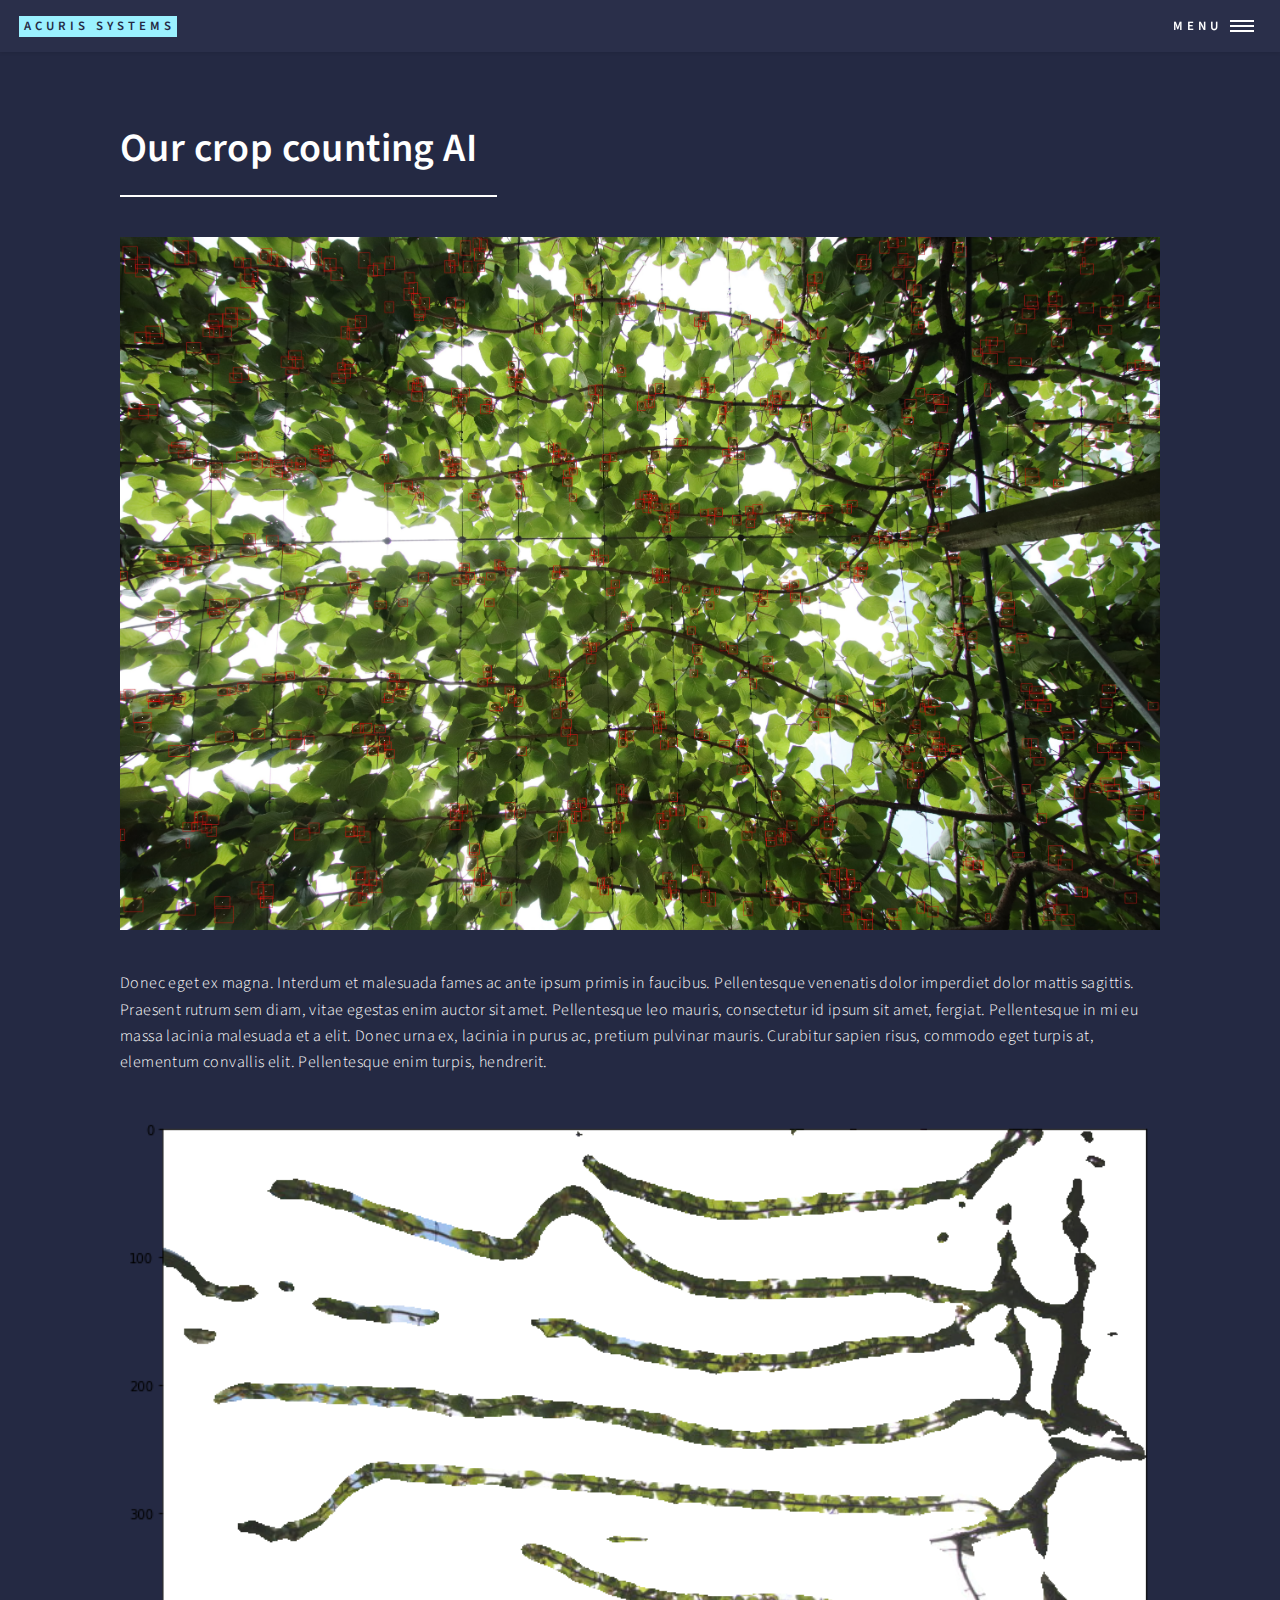
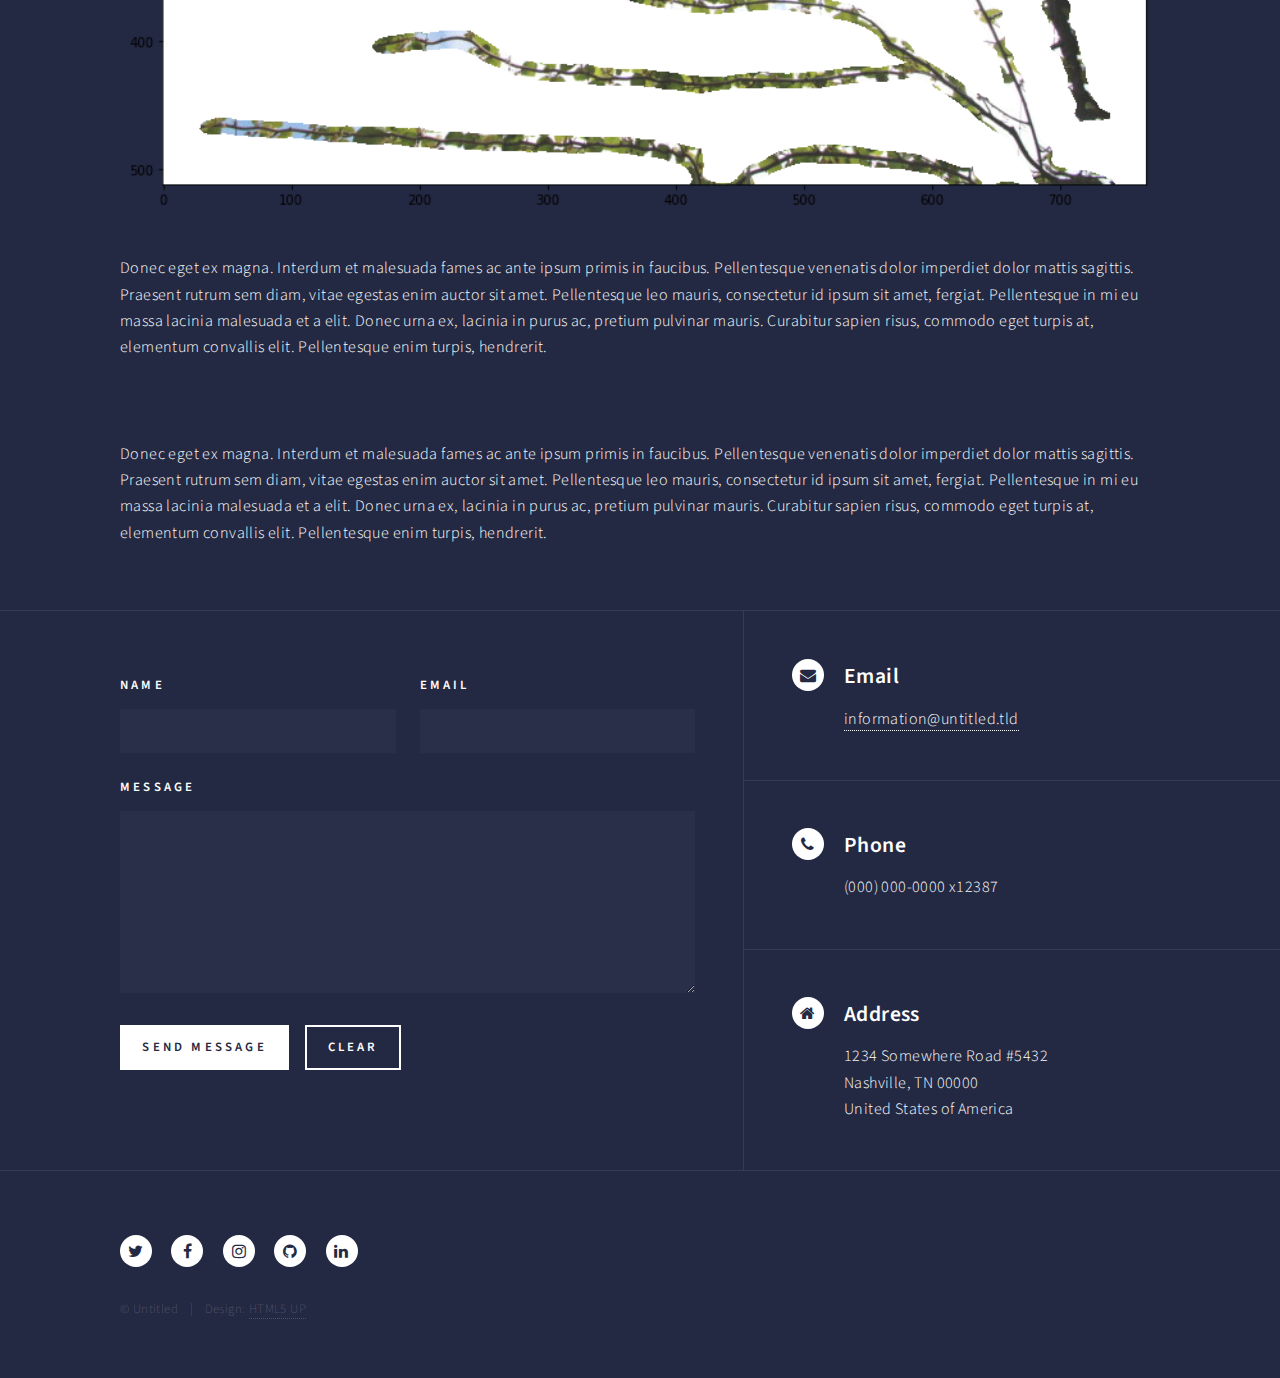
==== AI.html @ 270a18b3 "first upload" ====
<!DOCTYPE HTML>
<!--
	Forty by HTML5 UP
	html5up.net | @ajlkn
	Free for personal and commercial use under the CCA 3.0 license (html5up.net/license)
-->
<html>
	<head>
		<title>Generic - Forty by HTML5 UP</title>
		<meta charset="utf-8" />
		<meta name="viewport" content="width=device-width, initial-scale=1, user-scalable=no" />
		<link rel="stylesheet" href="assets/css/main.css" />
		<noscript><link rel="stylesheet" href="assets/css/noscript.css" /></noscript>
	</head>
	<body class="is-preload">

		<!-- Wrapper -->
			<div id="wrapper">

				<!-- Header -->
					<header id="header">
						<a href="landing.html" class="logo"><strong>Acuris Systems</strong></a>
						<nav>
							<a href="#menu">Menu</a>
						</nav>
					</header>

				<!-- Menu -->
					<nav id="menu">
						<ul class="links">
							<li><a href="landing.html">Home</a></li>
							<li><a href="generic.html">Our past work</a></li>
                            <li><a href="AI.html">Our AI</a></li>
							<li><a href="elements.html">Elements</a></li>
						</ul>
						<ul class="actions stacked">
							<!-- <li><a href="#" class="button primary fit">Get Started</a></li> -->
							<li><a href="#" class="button fit">Log In</a></li>
						</ul>
					</nav>

				<!-- Main -->
					<div id="main" class="alt">

						<!-- One -->
							<section id="one">
								<div class="inner">
									<header class="major">
										<h1>Our crop counting AI</h1>
									</header>
									<span class="image main"><img src="images/AI.jpg" alt="" /></span>
                                    <p>Donec eget ex magna. Interdum et malesuada fames ac ante ipsum primis in faucibus. Pellentesque venenatis dolor imperdiet dolor mattis sagittis. Praesent rutrum sem diam, vitae egestas enim auctor sit amet. Pellentesque leo mauris, consectetur id ipsum sit amet, fergiat. Pellentesque in mi eu massa lacinia malesuada et a elit. Donec urna ex, lacinia in purus ac, pretium pulvinar mauris. Curabitur sapien risus, commodo eget turpis at, elementum convallis elit. Pellentesque enim turpis, hendrerit.</p>
                                    <span class="image main"><img src="images/Vine_AI.png" alt="" /></span>
                                    <p>Donec eget ex magna. Interdum et malesuada fames ac ante ipsum primis in faucibus. Pellentesque venenatis dolor imperdiet dolor mattis sagittis. Praesent rutrum sem diam, vitae egestas enim auctor sit amet. Pellentesque leo mauris, consectetur id ipsum sit amet, fergiat. Pellentesque in mi eu massa lacinia malesuada et a elit. Donec urna ex, lacinia in purus ac, pretium pulvinar mauris. Curabitur sapien risus, commodo eget turpis at, elementum convallis elit. Pellentesque enim turpis, hendrerit.</p>
                                    <span class="image main"><img src="images/Flower_AI.jpg" alt="" /></span>
									<p>Donec eget ex magna. Interdum et malesuada fames ac ante ipsum primis in faucibus. Pellentesque venenatis dolor imperdiet dolor mattis sagittis. Praesent rutrum sem diam, vitae egestas enim auctor sit amet. Pellentesque leo mauris, consectetur id ipsum sit amet, fergiat. Pellentesque in mi eu massa lacinia malesuada et a elit. Donec urna ex, lacinia in purus ac, pretium pulvinar mauris. Curabitur sapien risus, commodo eget turpis at, elementum convallis elit. Pellentesque enim turpis, hendrerit.</p>
								</div>
							</section>

					</div>

				<!-- Contact -->
					<section id="contact">
						<div class="inner">
							<section>
								<form method="post" action="#">
									<div class="fields">
										<div class="field half">
											<label for="name">Name</label>
											<input type="text" name="name" id="name" />
										</div>
										<div class="field half">
											<label for="email">Email</label>
											<input type="text" name="email" id="email" />
										</div>
										<div class="field">
											<label for="message">Message</label>
											<textarea name="message" id="message" rows="6"></textarea>
										</div>
									</div>
									<ul class="actions">
										<li><input type="submit" value="Send Message" class="primary" /></li>
										<li><input type="reset" value="Clear" /></li>
									</ul>
								</form>
							</section>
							<section class="split">
								<section>
									<div class="contact-method">
										<span class="icon alt fa-envelope"></span>
										<h3>Email</h3>
										<a href="#">information@untitled.tld</a>
									</div>
								</section>
								<section>
									<div class="contact-method">
										<span class="icon alt fa-phone"></span>
										<h3>Phone</h3>
										<span>(000) 000-0000 x12387</span>
									</div>
								</section>
								<section>
									<div class="contact-method">
										<span class="icon alt fa-home"></span>
										<h3>Address</h3>
										<span>1234 Somewhere Road #5432<br />
										Nashville, TN 00000<br />
										United States of America</span>
									</div>
								</section>
							</section>
						</div>
					</section>

				<!-- Footer -->
					<footer id="footer">
						<div class="inner">
							<ul class="icons">
								<li><a href="#" class="icon alt fa-twitter"><span class="label">Twitter</span></a></li>
								<li><a href="#" class="icon alt fa-facebook"><span class="label">Facebook</span></a></li>
								<li><a href="#" class="icon alt fa-instagram"><span class="label">Instagram</span></a></li>
								<li><a href="#" class="icon alt fa-github"><span class="label">GitHub</span></a></li>
								<li><a href="#" class="icon alt fa-linkedin"><span class="label">LinkedIn</span></a></li>
							</ul>
							<ul class="copyright">
								<li>&copy; Untitled</li><li>Design: <a href="https://html5up.net">HTML5 UP</a></li>
							</ul>
						</div>
					</footer>

			</div>

		<!-- Scripts -->
			<script src="assets/js/jquery.min.js"></script>
			<script src="assets/js/jquery.scrolly.min.js"></script>
			<script src="assets/js/jquery.scrollex.min.js"></script>
			<script src="assets/js/browser.min.js"></script>
			<script src="assets/js/breakpoints.min.js"></script>
			<script src="assets/js/util.js"></script>
			<script src="assets/js/main.js"></script>

	</body>
</html>
---- assets/css/main.css ----
@import url(font-awesome.min.css);
@import url("https://fonts.googleapis.com/css?family=Source+Sans+Pro:300,300italic,600,600italic");

/*
	Forty by HTML5 UP
	html5up.net | @ajlkn
	Free for personal and commercial use under the CCA 3.0 license (html5up.net/license)
*/

html, body, div, span, applet, object,
iframe, h1, h2, h3, h4, h5, h6, p, blockquote,
pre, a, abbr, acronym, address, big, cite,
code, del, dfn, em, img, ins, kbd, q, s, samp,
small, strike, strong, sub, sup, tt, var, b,
u, i, center, dl, dt, dd, ol, ul, li, fieldset,
form, label, legend, table, caption, tbody,
tfoot, thead, tr, th, td, article, aside,
canvas, details, embed, figure, figcaption,
footer, header, hgroup, menu, nav, output, ruby,
section, summary, time, mark, audio, video {
	margin: 0;
	padding: 0;
	border: 0;
	font-size: 100%;
	font: inherit;
	vertical-align: baseline;}

article, aside, details, figcaption, figure,
footer, header, hgroup, menu, nav, section {
	display: block;}

body {
	line-height: 1;
}

ol, ul {
	list-style: none;
}

blockquote, q {
	quotes: none;
}

	blockquote:before, blockquote:after, q:before, q:after {
		content: '';
		content: none;
	}

table {
	border-collapse: collapse;
	border-spacing: 0;
}

body {
	-webkit-text-size-adjust: none;
}

mark {
	background-color: transparent;
	color: inherit;
}

input::-moz-focus-inner {
	border: 0;
	padding: 0;
}

input, select, textarea {
	-moz-appearance: none;
	-webkit-appearance: none;
	-ms-appearance: none;
	appearance: none;
}

/* Basic */

	@-ms-viewport {
		width: device-width;
	}

	body {
		-ms-overflow-style: scrollbar;
	}

	@media screen and (max-width: 480px) {

		html, body {
			min-width: 320px;
		}

	}

	html {
		box-sizing: border-box;
	}

	*, *:before, *:after {
		box-sizing: inherit;
	}

	body {
		background: #242943;
	}

		body.is-preload *, body.is-preload *:before, body.is-preload *:after {
			-moz-animation: none !important;
			-webkit-animation: none !important;
			-ms-animation: none !important;
			animation: none !important;
			-moz-transition: none !important;
			-webkit-transition: none !important;
			-ms-transition: none !important;
			transition: none !important;
		}

/* Type */

	body, input, select, textarea {
		color: #ffffff;
		font-family: "Source Sans Pro", Helvetica, sans-serif;
		font-size: 17pt;
		font-weight: 300;
		letter-spacing: 0.025em;
		line-height: 1.65;
	}

		@media screen and (max-width: 1680px) {

			body, input, select, textarea {
				font-size: 14pt;
			}

		}

		@media screen and (max-width: 1280px) {

			body, input, select, textarea {
				font-size: 12pt;
			}

		}

		@media screen and (max-width: 360px) {

			body, input, select, textarea {
				font-size: 11pt;
			}

		}

	a {
		-moz-transition: color 0.2s ease-in-out, border-bottom-color 0.2s ease-in-out;
		-webkit-transition: color 0.2s ease-in-out, border-bottom-color 0.2s ease-in-out;
		-ms-transition: color 0.2s ease-in-out, border-bottom-color 0.2s ease-in-out;
		transition: color 0.2s ease-in-out, border-bottom-color 0.2s ease-in-out;
		border-bottom: dotted 1px;
		color: inherit;
		text-decoration: none;
	}

		a:hover {
			border-bottom-color: transparent;
			color: #9bf1ff !important;
		}

		a:active {
			color: #53e3fb !important;
		}

	strong, b {
		color: #ffffff;
		font-weight: 600;
	}

	em, i {
		font-style: italic;
	}

	p {
		margin: 0 0 2em 0;
	}

	h1, h2, h3, h4, h5, h6 {
		color: #ffffff;
		font-weight: 600;
		line-height: 1.65;
		margin: 0 0 1em 0;
	}

		h1 a, h2 a, h3 a, h4 a, h5 a, h6 a {
			color: inherit;
			border-bottom: 0;
		}

	h1 {
		font-size: 2.5em;
	}

	h2 {
		font-size: 1.75em;
	}

	h3 {
		font-size: 1.35em;
	}

	h4 {
		font-size: 1.1em;
	}

	h5 {
		font-size: 0.9em;
	}

	h6 {
		font-size: 0.7em;
	}

	@media screen and (max-width: 736px) {

		h1 {
			font-size: 2em;
		}

		h2 {
			font-size: 1.5em;
		}

		h3 {
			font-size: 1.25em;
		}

	}

	sub {
		font-size: 0.8em;
		position: relative;
		top: 0.5em;
	}

	sup {
		font-size: 0.8em;
		position: relative;
		top: -0.5em;
	}

	blockquote {
		border-left: solid 4px rgba(212, 212, 255, 0.1);
		font-style: italic;
		margin: 0 0 2em 0;
		padding: 0.5em 0 0.5em 2em;
	}

	code {
		background: rgba(212, 212, 255, 0.035);
		font-family: "Courier New", monospace;
		font-size: 0.9em;
		margin: 0 0.25em;
		padding: 0.25em 0.65em;
	}

	pre {
		-webkit-overflow-scrolling: touch;
		font-family: "Courier New", monospace;
		font-size: 0.9em;
		margin: 0 0 2em 0;
	}

		pre code {
			display: block;
			line-height: 1.75;
			padding: 1em 1.5em;
			overflow-x: auto;
		}

	hr {
		border: 0;
		border-bottom: solid 1px rgba(212, 212, 255, 0.1);
		margin: 2em 0;
	}

		hr.major {
			margin: 3em 0;
		}

	.align-left {
		text-align: left;
	}

	.align-center {
		text-align: center;
	}

	.align-right {
		text-align: right;
	}

/* Row */

	.row {
		display: flex;
		flex-wrap: wrap;
		box-sizing: border-box;
		align-items: stretch;
	}

		.row > * {
			box-sizing: border-box;
		}

		.row.gtr-uniform > * > :last-child {
			margin-bottom: 0;
		}

		.row.aln-left {
			justify-content: flex-start;
		}

		.row.aln-center {
			justify-content: center;
		}

		.row.aln-right {
			justify-content: flex-end;
		}

		.row.aln-top {
			align-items: flex-start;
		}

		.row.aln-middle {
			align-items: center;
		}

		.row.aln-bottom {
			align-items: flex-end;
		}

		.row > .imp {
			order: -1;
		}

		.row > .col-1 {
			width: 8.3333333333%;
		}

		.row > .off-1 {
			margin-left: 8.3333333333%;
		}

		.row > .col-2 {
			width: 16.6666666667%;
		}

		.row > .off-2 {
			margin-left: 16.6666666667%;
		}

		.row > .col-3 {
			width: 25%;
		}

		.row > .off-3 {
			margin-left: 25%;
		}

		.row > .col-4 {
			width: 33.3333333333%;
		}

		.row > .off-4 {
			margin-left: 33.3333333333%;
		}

		.row > .col-5 {
			width: 41.6666666667%;
		}

		.row > .off-5 {
			margin-left: 41.6666666667%;
		}

		.row > .col-6 {
			width: 50%;
		}

		.row > .off-6 {
			margin-left: 50%;
		}

		.row > .col-7 {
			width: 58.3333333333%;
		}

		.row > .off-7 {
			margin-left: 58.3333333333%;
		}

		.row > .col-8 {
			width: 66.6666666667%;
		}

		.row > .off-8 {
			margin-left: 66.6666666667%;
		}

		.row > .col-9 {
			width: 75%;
		}

		.row > .off-9 {
			margin-left: 75%;
		}

		.row > .col-10 {
			width: 83.3333333333%;
		}

		.row > .off-10 {
			margin-left: 83.3333333333%;
		}

		.row > .col-11 {
			width: 91.6666666667%;
		}

		.row > .off-11 {
			margin-left: 91.6666666667%;
		}

		.row > .col-12 {
			width: 100%;
		}

		.row > .off-12 {
			margin-left: 100%;
		}

		.row.gtr-0 {
			margin-top: 0;
			margin-left: 0em;
		}

			.row.gtr-0 > * {
				padding: 0 0 0 0em;
			}

			.row.gtr-0.gtr-uniform {
				margin-top: 0em;
			}

				.row.gtr-0.gtr-uniform > * {
					padding-top: 0em;
				}

		.row.gtr-25 {
			margin-top: 0;
			margin-left: -0.5em;
		}

			.row.gtr-25 > * {
				padding: 0 0 0 0.5em;
			}

			.row.gtr-25.gtr-uniform {
				margin-top: -0.5em;
			}

				.row.gtr-25.gtr-uniform > * {
					padding-top: 0.5em;
				}

		.row.gtr-50 {
			margin-top: 0;
			margin-left: -1em;
		}

			.row.gtr-50 > * {
				padding: 0 0 0 1em;
			}

			.row.gtr-50.gtr-uniform {
				margin-top: -1em;
			}

				.row.gtr-50.gtr-uniform > * {
					padding-top: 1em;
				}

		.row {
			margin-top: 0;
			margin-left: -2em;
		}

			.row > * {
				padding: 0 0 0 2em;
			}

			.row.gtr-uniform {
				margin-top: -2em;
			}

				.row.gtr-uniform > * {
					padding-top: 2em;
				}

		.row.gtr-150 {
			margin-top: 0;
			margin-left: -3em;
		}

			.row.gtr-150 > * {
				padding: 0 0 0 3em;
			}

			.row.gtr-150.gtr-uniform {
				margin-top: -3em;
			}

				.row.gtr-150.gtr-uniform > * {
					padding-top: 3em;
				}

		.row.gtr-200 {
			margin-top: 0;
			margin-left: -4em;
		}

			.row.gtr-200 > * {
				padding: 0 0 0 4em;
			}

			.row.gtr-200.gtr-uniform {
				margin-top: -4em;
			}

				.row.gtr-200.gtr-uniform > * {
					padding-top: 4em;
				}

		@media screen and (max-width: 1680px) {

			.row {
				display: flex;
				flex-wrap: wrap;
				box-sizing: border-box;
				align-items: stretch;
			}

				.row > * {
					box-sizing: border-box;
				}

				.row.gtr-uniform > * > :last-child {
					margin-bottom: 0;
				}

				.row.aln-left {
					justify-content: flex-start;
				}

				.row.aln-center {
					justify-content: center;
				}

				.row.aln-right {
					justify-content: flex-end;
				}

				.row.aln-top {
					align-items: flex-start;
				}

				.row.aln-middle {
					align-items: center;
				}

				.row.aln-bottom {
					align-items: flex-end;
				}

				.row > .imp-xlarge {
					order: -1;
				}

				.row > .col-1-xlarge {
					width: 8.3333333333%;
				}

				.row > .off-1-xlarge {
					margin-left: 8.3333333333%;
				}

				.row > .col-2-xlarge {
					width: 16.6666666667%;
				}

				.row > .off-2-xlarge {
					margin-left: 16.6666666667%;
				}

				.row > .col-3-xlarge {
					width: 25%;
				}

				.row > .off-3-xlarge {
					margin-left: 25%;
				}

				.row > .col-4-xlarge {
					width: 33.3333333333%;
				}

				.row > .off-4-xlarge {
					margin-left: 33.3333333333%;
				}

				.row > .col-5-xlarge {
					width: 41.6666666667%;
				}

				.row > .off-5-xlarge {
					margin-left: 41.6666666667%;
				}

				.row > .col-6-xlarge {
					width: 50%;
				}

				.row > .off-6-xlarge {
					margin-left: 50%;
				}

				.row > .col-7-xlarge {
					width: 58.3333333333%;
				}

				.row > .off-7-xlarge {
					margin-left: 58.3333333333%;
				}

				.row > .col-8-xlarge {
					width: 66.6666666667%;
				}

				.row > .off-8-xlarge {
					margin-left: 66.6666666667%;
				}

				.row > .col-9-xlarge {
					width: 75%;
				}

				.row > .off-9-xlarge {
					margin-left: 75%;
				}

				.row > .col-10-xlarge {
					width: 83.3333333333%;
				}

				.row > .off-10-xlarge {
					margin-left: 83.3333333333%;
				}

				.row > .col-11-xlarge {
					width: 91.6666666667%;
				}

				.row > .off-11-xlarge {
					margin-left: 91.6666666667%;
				}

				.row > .col-12-xlarge {
					width: 100%;
				}

				.row > .off-12-xlarge {
					margin-left: 100%;
				}

				.row.gtr-0 {
					margin-top: 0;
					margin-left: 0em;
				}

					.row.gtr-0 > * {
						padding: 0 0 0 0em;
					}

					.row.gtr-0.gtr-uniform {
						margin-top: 0em;
					}

						.row.gtr-0.gtr-uniform > * {
							padding-top: 0em;
						}

				.row.gtr-25 {
					margin-top: 0;
					margin-left: -0.5em;
				}

					.row.gtr-25 > * {
						padding: 0 0 0 0.5em;
					}

					.row.gtr-25.gtr-uniform {
						margin-top: -0.5em;
					}

						.row.gtr-25.gtr-uniform > * {
							padding-top: 0.5em;
						}

				.row.gtr-50 {
					margin-top: 0;
					margin-left: -1em;
				}

					.row.gtr-50 > * {
						padding: 0 0 0 1em;
					}

					.row.gtr-50.gtr-uniform {
						margin-top: -1em;
					}

						.row.gtr-50.gtr-uniform > * {
							padding-top: 1em;
						}

				.row {
					margin-top: 0;
					margin-left: -2em;
				}

					.row > * {
						padding: 0 0 0 2em;
					}

					.row.gtr-uniform {
						margin-top: -2em;
					}

						.row.gtr-uniform > * {
							padding-top: 2em;
						}

				.row.gtr-150 {
					margin-top: 0;
					margin-left: -3em;
				}

					.row.gtr-150 > * {
						padding: 0 0 0 3em;
					}

					.row.gtr-150.gtr-uniform {
						margin-top: -3em;
					}

						.row.gtr-150.gtr-uniform > * {
							padding-top: 3em;
						}

				.row.gtr-200 {
					margin-top: 0;
					margin-left: -4em;
				}

					.row.gtr-200 > * {
						padding: 0 0 0 4em;
					}

					.row.gtr-200.gtr-uniform {
						margin-top: -4em;
					}

						.row.gtr-200.gtr-uniform > * {
							padding-top: 4em;
						}

		}

		@media screen and (max-width: 1280px) {

			.row {
				display: flex;
				flex-wrap: wrap;
				box-sizing: border-box;
				align-items: stretch;
			}

				.row > * {
					box-sizing: border-box;
				}

				.row.gtr-uniform > * > :last-child {
					margin-bottom: 0;
				}

				.row.aln-left {
					justify-content: flex-start;
				}

				.row.aln-center {
					justify-content: center;
				}

				.row.aln-right {
					justify-content: flex-end;
				}

				.row.aln-top {
					align-items: flex-start;
				}

				.row.aln-middle {
					align-items: center;
				}

				.row.aln-bottom {
					align-items: flex-end;
				}

				.row > .imp-large {
					order: -1;
				}

				.row > .col-1-large {
					width: 8.3333333333%;
				}

				.row > .off-1-large {
					margin-left: 8.3333333333%;
				}

				.row > .col-2-large {
					width: 16.6666666667%;
				}

				.row > .off-2-large {
					margin-left: 16.6666666667%;
				}

				.row > .col-3-large {
					width: 25%;
				}

				.row > .off-3-large {
					margin-left: 25%;
				}

				.row > .col-4-large {
					width: 33.3333333333%;
				}

				.row > .off-4-large {
					margin-left: 33.3333333333%;
				}

				.row > .col-5-large {
					width: 41.6666666667%;
				}

				.row > .off-5-large {
					margin-left: 41.6666666667%;
				}

				.row > .col-6-large {
					width: 50%;
				}

				.row > .off-6-large {
					margin-left: 50%;
				}

				.row > .col-7-large {
					width: 58.3333333333%;
				}

				.row > .off-7-large {
					margin-left: 58.3333333333%;
				}

				.row > .col-8-large {
					width: 66.6666666667%;
				}

				.row > .off-8-large {
					margin-left: 66.6666666667%;
				}

				.row > .col-9-large {
					width: 75%;
				}

				.row > .off-9-large {
					margin-left: 75%;
				}

				.row > .col-10-large {
					width: 83.3333333333%;
				}

				.row > .off-10-large {
					margin-left: 83.3333333333%;
				}

				.row > .col-11-large {
					width: 91.6666666667%;
				}

				.row > .off-11-large {
					margin-left: 91.6666666667%;
				}

				.row > .col-12-large {
					width: 100%;
				}

				.row > .off-12-large {
					margin-left: 100%;
				}

				.row.gtr-0 {
					margin-top: 0;
					margin-left: 0em;
				}

					.row.gtr-0 > * {
						padding: 0 0 0 0em;
					}

					.row.gtr-0.gtr-uniform {
						margin-top: 0em;
					}

						.row.gtr-0.gtr-uniform > * {
							padding-top: 0em;
						}

				.row.gtr-25 {
					margin-top: 0;
					margin-left: -0.375em;
				}

					.row.gtr-25 > * {
						padding: 0 0 0 0.375em;
					}

					.row.gtr-25.gtr-uniform {
						margin-top: -0.375em;
					}

						.row.gtr-25.gtr-uniform > * {
							padding-top: 0.375em;
						}

				.row.gtr-50 {
					margin-top: 0;
					margin-left: -0.75em;
				}

					.row.gtr-50 > * {
						padding: 0 0 0 0.75em;
					}

					.row.gtr-50.gtr-uniform {
						margin-top: -0.75em;
					}

						.row.gtr-50.gtr-uniform > * {
							padding-top: 0.75em;
						}

				.row {
					margin-top: 0;
					margin-left: -1.5em;
				}

					.row > * {
						padding: 0 0 0 1.5em;
					}

					.row.gtr-uniform {
						margin-top: -1.5em;
					}

						.row.gtr-uniform > * {
							padding-top: 1.5em;
						}

				.row.gtr-150 {
					margin-top: 0;
					margin-left: -2.25em;
				}

					.row.gtr-150 > * {
						padding: 0 0 0 2.25em;
					}

					.row.gtr-150.gtr-uniform {
						margin-top: -2.25em;
					}

						.row.gtr-150.gtr-uniform > * {
							padding-top: 2.25em;
						}

				.row.gtr-200 {
					margin-top: 0;
					margin-left: -3em;
				}

					.row.gtr-200 > * {
						padding: 0 0 0 3em;
					}

					.row.gtr-200.gtr-uniform {
						margin-top: -3em;
					}

						.row.gtr-200.gtr-uniform > * {
							padding-top: 3em;
						}

		}

		@media screen and (max-width: 980px) {

			.row {
				display: flex;
				flex-wrap: wrap;
				box-sizing: border-box;
				align-items: stretch;
			}

				.row > * {
					box-sizing: border-box;
				}

				.row.gtr-uniform > * > :last-child {
					margin-bottom: 0;
				}

				.row.aln-left {
					justify-content: flex-start;
				}

				.row.aln-center {
					justify-content: center;
				}

				.row.aln-right {
					justify-content: flex-end;
				}

				.row.aln-top {
					align-items: flex-start;
				}

				.row.aln-middle {
					align-items: center;
				}

				.row.aln-bottom {
					align-items: flex-end;
				}

				.row > .imp-medium {
					order: -1;
				}

				.row > .col-1-medium {
					width: 8.3333333333%;
				}

				.row > .off-1-medium {
					margin-left: 8.3333333333%;
				}

				.row > .col-2-medium {
					width: 16.6666666667%;
				}

				.row > .off-2-medium {
					margin-left: 16.6666666667%;
				}

				.row > .col-3-medium {
					width: 25%;
				}

				.row > .off-3-medium {
					margin-left: 25%;
				}

				.row > .col-4-medium {
					width: 33.3333333333%;
				}

				.row > .off-4-medium {
					margin-left: 33.3333333333%;
				}

				.row > .col-5-medium {
					width: 41.6666666667%;
				}

				.row > .off-5-medium {
					margin-left: 41.6666666667%;
				}

				.row > .col-6-medium {
					width: 50%;
				}

				.row > .off-6-medium {
					margin-left: 50%;
				}

				.row > .col-7-medium {
					width: 58.3333333333%;
				}

				.row > .off-7-medium {
					margin-left: 58.3333333333%;
				}

				.row > .col-8-medium {
					width: 66.6666666667%;
				}

				.row > .off-8-medium {
					margin-left: 66.6666666667%;
				}

				.row > .col-9-medium {
					width: 75%;
				}

				.row > .off-9-medium {
					margin-left: 75%;
				}

				.row > .col-10-medium {
					width: 83.3333333333%;
				}

				.row > .off-10-medium {
					margin-left: 83.3333333333%;
				}

				.row > .col-11-medium {
					width: 91.6666666667%;
				}

				.row > .off-11-medium {
					margin-left: 91.6666666667%;
				}

				.row > .col-12-medium {
					width: 100%;
				}

				.row > .off-12-medium {
					margin-left: 100%;
				}

				.row.gtr-0 {
					margin-top: 0;
					margin-left: 0em;
				}

					.row.gtr-0 > * {
						padding: 0 0 0 0em;
					}

					.row.gtr-0.gtr-uniform {
						margin-top: 0em;
					}

						.row.gtr-0.gtr-uniform > * {
							padding-top: 0em;
						}

				.row.gtr-25 {
					margin-top: 0;
					margin-left: -0.375em;
				}

					.row.gtr-25 > * {
						padding: 0 0 0 0.375em;
					}

					.row.gtr-25.gtr-uniform {
						margin-top: -0.375em;
					}

						.row.gtr-25.gtr-uniform > * {
							padding-top: 0.375em;
						}

				.row.gtr-50 {
					margin-top: 0;
					margin-left: -0.75em;
				}

					.row.gtr-50 > * {
						padding: 0 0 0 0.75em;
					}

					.row.gtr-50.gtr-uniform {
						margin-top: -0.75em;
					}

						.row.gtr-50.gtr-uniform > * {
							padding-top: 0.75em;
						}

				.row {
					margin-top: 0;
					margin-left: -1.5em;
				}

					.row > * {
						padding: 0 0 0 1.5em;
					}

					.row.gtr-uniform {
						margin-top: -1.5em;
					}

						.row.gtr-uniform > * {
							padding-top: 1.5em;
						}

				.row.gtr-150 {
					margin-top: 0;
					margin-left: -2.25em;
				}

					.row.gtr-150 > * {
						padding: 0 0 0 2.25em;
					}

					.row.gtr-150.gtr-uniform {
						margin-top: -2.25em;
					}

						.row.gtr-150.gtr-uniform > * {
							padding-top: 2.25em;
						}

				.row.gtr-200 {
					margin-top: 0;
					margin-left: -3em;
				}

					.row.gtr-200 > * {
						padding: 0 0 0 3em;
					}

					.row.gtr-200.gtr-uniform {
						margin-top: -3em;
					}

						.row.gtr-200.gtr-uniform > * {
							padding-top: 3em;
						}

		}

		@media screen and (max-width: 736px) {

			.row {
				display: flex;
				flex-wrap: wrap;
				box-sizing: border-box;
				align-items: stretch;
			}

				.row > * {
					box-sizing: border-box;
				}

				.row.gtr-uniform > * > :last-child {
					margin-bottom: 0;
				}

				.row.aln-left {
					justify-content: flex-start;
				}

				.row.aln-center {
					justify-content: center;
				}

				.row.aln-right {
					justify-content: flex-end;
				}

				.row.aln-top {
					align-items: flex-start;
				}

				.row.aln-middle {
					align-items: center;
				}

				.row.aln-bottom {
					align-items: flex-end;
				}

				.row > .imp-small {
					order: -1;
				}

				.row > .col-1-small {
					width: 8.3333333333%;
				}

				.row > .off-1-small {
					margin-left: 8.3333333333%;
				}

				.row > .col-2-small {
					width: 16.6666666667%;
				}

				.row > .off-2-small {
					margin-left: 16.6666666667%;
				}

				.row > .col-3-small {
					width: 25%;
				}

				.row > .off-3-small {
					margin-left: 25%;
				}

				.row > .col-4-small {
					width: 33.3333333333%;
				}

				.row > .off-4-small {
					margin-left: 33.3333333333%;
				}

				.row > .col-5-small {
					width: 41.6666666667%;
				}

				.row > .off-5-small {
					margin-left: 41.6666666667%;
				}

				.row > .col-6-small {
					width: 50%;
				}

				.row > .off-6-small {
					margin-left: 50%;
				}

				.row > .col-7-small {
					width: 58.3333333333%;
				}

				.row > .off-7-small {
					margin-left: 58.3333333333%;
				}

				.row > .col-8-small {
					width: 66.6666666667%;
				}

				.row > .off-8-small {
					margin-left: 66.6666666667%;
				}

				.row > .col-9-small {
					width: 75%;
				}

				.row > .off-9-small {
					margin-left: 75%;
				}

				.row > .col-10-small {
					width: 83.3333333333%;
				}

				.row > .off-10-small {
					margin-left: 83.3333333333%;
				}

				.row > .col-11-small {
					width: 91.6666666667%;
				}

				.row > .off-11-small {
					margin-left: 91.6666666667%;
				}

				.row > .col-12-small {
					width: 100%;
				}

				.row > .off-12-small {
					margin-left: 100%;
				}

				.row.gtr-0 {
					margin-top: 0;
					margin-left: 0em;
				}

					.row.gtr-0 > * {
						padding: 0 0 0 0em;
					}

					.row.gtr-0.gtr-uniform {
						margin-top: 0em;
					}

						.row.gtr-0.gtr-uniform > * {
							padding-top: 0em;
						}

				.row.gtr-25 {
					margin-top: 0;
					margin-left: -0.3125em;
				}

					.row.gtr-25 > * {
						padding: 0 0 0 0.3125em;
					}

					.row.gtr-25.gtr-uniform {
						margin-top: -0.3125em;
					}

						.row.gtr-25.gtr-uniform > * {
							padding-top: 0.3125em;
						}

				.row.gtr-50 {
					margin-top: 0;
					margin-left: -0.625em;
				}

					.row.gtr-50 > * {
						padding: 0 0 0 0.625em;
					}

					.row.gtr-50.gtr-uniform {
						margin-top: -0.625em;
					}

						.row.gtr-50.gtr-uniform > * {
							padding-top: 0.625em;
						}

				.row {
					margin-top: 0;
					margin-left: -1.25em;
				}

					.row > * {
						padding: 0 0 0 1.25em;
					}

					.row.gtr-uniform {
						margin-top: -1.25em;
					}

						.row.gtr-uniform > * {
							padding-top: 1.25em;
						}

				.row.gtr-150 {
					margin-top: 0;
					margin-left: -1.875em;
				}

					.row.gtr-150 > * {
						padding: 0 0 0 1.875em;
					}

					.row.gtr-150.gtr-uniform {
						margin-top: -1.875em;
					}

						.row.gtr-150.gtr-uniform > * {
							padding-top: 1.875em;
						}

				.row.gtr-200 {
					margin-top: 0;
					margin-left: -2.5em;
				}

					.row.gtr-200 > * {
						padding: 0 0 0 2.5em;
					}

					.row.gtr-200.gtr-uniform {
						margin-top: -2.5em;
					}

						.row.gtr-200.gtr-uniform > * {
							padding-top: 2.5em;
						}

		}

		@media screen and (max-width: 480px) {

			.row {
				display: flex;
				flex-wrap: wrap;
				box-sizing: border-box;
				align-items: stretch;
			}

				.row > * {
					box-sizing: border-box;
				}

				.row.gtr-uniform > * > :last-child {
					margin-bottom: 0;
				}

				.row.aln-left {
					justify-content: flex-start;
				}

				.row.aln-center {
					justify-content: center;
				}

				.row.aln-right {
					justify-content: flex-end;
				}

				.row.aln-top {
					align-items: flex-start;
				}

				.row.aln-middle {
					align-items: center;
				}

				.row.aln-bottom {
					align-items: flex-end;
				}

				.row > .imp-xsmall {
					order: -1;
				}

				.row > .col-1-xsmall {
					width: 8.3333333333%;
				}

				.row > .off-1-xsmall {
					margin-left: 8.3333333333%;
				}

				.row > .col-2-xsmall {
					width: 16.6666666667%;
				}

				.row > .off-2-xsmall {
					margin-left: 16.6666666667%;
				}

				.row > .col-3-xsmall {
					width: 25%;
				}

				.row > .off-3-xsmall {
					margin-left: 25%;
				}

				.row > .col-4-xsmall {
					width: 33.3333333333%;
				}

				.row > .off-4-xsmall {
					margin-left: 33.3333333333%;
				}

				.row > .col-5-xsmall {
					width: 41.6666666667%;
				}

				.row > .off-5-xsmall {
					margin-left: 41.6666666667%;
				}

				.row > .col-6-xsmall {
					width: 50%;
				}

				.row > .off-6-xsmall {
					margin-left: 50%;
				}

				.row > .col-7-xsmall {
					width: 58.3333333333%;
				}

				.row > .off-7-xsmall {
					margin-left: 58.3333333333%;
				}

				.row > .col-8-xsmall {
					width: 66.6666666667%;
				}

				.row > .off-8-xsmall {
					margin-left: 66.6666666667%;
				}

				.row > .col-9-xsmall {
					width: 75%;
				}

				.row > .off-9-xsmall {
					margin-left: 75%;
				}

				.row > .col-10-xsmall {
					width: 83.3333333333%;
				}

				.row > .off-10-xsmall {
					margin-left: 83.3333333333%;
				}

				.row > .col-11-xsmall {
					width: 91.6666666667%;
				}

				.row > .off-11-xsmall {
					margin-left: 91.6666666667%;
				}

				.row > .col-12-xsmall {
					width: 100%;
				}

				.row > .off-12-xsmall {
					margin-left: 100%;
				}

				.row.gtr-0 {
					margin-top: 0;
					margin-left: 0em;
				}

					.row.gtr-0 > * {
						padding: 0 0 0 0em;
					}

					.row.gtr-0.gtr-uniform {
						margin-top: 0em;
					}

						.row.gtr-0.gtr-uniform > * {
							padding-top: 0em;
						}

				.row.gtr-25 {
					margin-top: 0;
					margin-left: -0.3125em;
				}

					.row.gtr-25 > * {
						padding: 0 0 0 0.3125em;
					}

					.row.gtr-25.gtr-uniform {
						margin-top: -0.3125em;
					}

						.row.gtr-25.gtr-uniform > * {
							padding-top: 0.3125em;
						}

				.row.gtr-50 {
					margin-top: 0;
					margin-left: -0.625em;
				}

					.row.gtr-50 > * {
						padding: 0 0 0 0.625em;
					}

					.row.gtr-50.gtr-uniform {
						margin-top: -0.625em;
					}

						.row.gtr-50.gtr-uniform > * {
							padding-top: 0.625em;
						}

				.row {
					margin-top: 0;
					margin-left: -1.25em;
				}

					.row > * {
						padding: 0 0 0 1.25em;
					}

					.row.gtr-uniform {
						margin-top: -1.25em;
					}

						.row.gtr-uniform > * {
							padding-top: 1.25em;
						}

				.row.gtr-150 {
					margin-top: 0;
					margin-left: -1.875em;
				}

					.row.gtr-150 > * {
						padding: 0 0 0 1.875em;
					}

					.row.gtr-150.gtr-uniform {
						margin-top: -1.875em;
					}

						.row.gtr-150.gtr-uniform > * {
							padding-top: 1.875em;
						}

				.row.gtr-200 {
					margin-top: 0;
					margin-left: -2.5em;
				}

					.row.gtr-200 > * {
						padding: 0 0 0 2.5em;
					}

					.row.gtr-200.gtr-uniform {
						margin-top: -2.5em;
					}

						.row.gtr-200.gtr-uniform > * {
							padding-top: 2.5em;
						}

		}

/* Section/Article */

	section.special, article.special {
		text-align: center;
	}

	header.major {
		width: -moz-max-content;
		width: -webkit-max-content;
		width: -ms-max-content;
		width: max-content;
		margin-bottom: 2em;
	}

		header.major > :first-child {
			margin-bottom: 0;
			width: calc(100% + 0.5em);
		}

			header.major > :first-child:after {
				content: '';
				background-color: #ffffff;
				display: block;
				height: 2px;
				margin: 0.325em 0 0.5em 0;
				width: 100%;
			}

		header.major > p {
			font-size: 0.7em;
			font-weight: 600;
			letter-spacing: 0.25em;
			margin-bottom: 0;
			text-transform: uppercase;
		}

		body.is-ie header.major > :first-child:after {
			max-width: 9em;
		}

		body.is-ie header.major > h1:after {
			max-width: 100% !important;
		}

	@media screen and (max-width: 736px) {

		header.major > p br {
			display: none;
		}

	}

/* Form */

	form {
		margin: 0 0 2em 0;
	}

		form > :last-child {
			margin-bottom: 0;
		}

		form > .fields {
			display: -moz-flex;
			display: -webkit-flex;
			display: -ms-flex;
			display: flex;
			-moz-flex-wrap: wrap;
			-webkit-flex-wrap: wrap;
			-ms-flex-wrap: wrap;
			flex-wrap: wrap;
			width: calc(100% + 3em);
			margin: -1.5em 0 2em -1.5em;
		}

			form > .fields > .field {
				-moz-flex-grow: 0;
				-webkit-flex-grow: 0;
				-ms-flex-grow: 0;
				flex-grow: 0;
				-moz-flex-shrink: 0;
				-webkit-flex-shrink: 0;
				-ms-flex-shrink: 0;
				flex-shrink: 0;
				padding: 1.5em 0 0 1.5em;
				width: calc(100% - 1.5em);
			}

				form > .fields > .field.half {
					width: calc(50% - 0.75em);
				}

				form > .fields > .field.third {
					width: calc(100%/3 - 0.5em);
				}

				form > .fields > .field.quarter {
					width: calc(25% - 0.375em);
				}

		@media screen and (max-width: 480px) {

			form > .fields {
				width: calc(100% + 3em);
				margin: -1.5em 0 2em -1.5em;
			}

				form > .fields > .field {
					padding: 1.5em 0 0 1.5em;
					width: calc(100% - 1.5em);
				}

					form > .fields > .field.half {
						width: calc(100% - 1.5em);
					}

					form > .fields > .field.third {
						width: calc(100% - 1.5em);
					}

					form > .fields > .field.quarter {
						width: calc(100% - 1.5em);
					}

		}

	label {
		color: #ffffff;
		display: block;
		font-size: 0.8em;
		font-weight: 600;
		letter-spacing: 0.25em;
		margin: 0 0 1em 0;
		text-transform: uppercase;
	}

	input[type="text"],
	input[type="password"],
	input[type="email"],
	input[type="tel"],
	input[type="search"],
	input[type="url"],
	select,
	textarea {
		-moz-appearance: none;
		-webkit-appearance: none;
		-ms-appearance: none;
		appearance: none;
		background: rgba(212, 212, 255, 0.035);
		border: none;
		border-radius: 0;
		color: inherit;
		display: block;
		outline: 0;
		padding: 0 1em;
		text-decoration: none;
		width: 100%;
	}

		input[type="text"]:invalid,
		input[type="password"]:invalid,
		input[type="email"]:invalid,
		input[type="tel"]:invalid,
		input[type="search"]:invalid,
		input[type="url"]:invalid,
		select:invalid,
		textarea:invalid {
			box-shadow: none;
		}

		input[type="text"]:focus,
		input[type="password"]:focus,
		input[type="email"]:focus,
		input[type="tel"]:focus,
		input[type="search"]:focus,
		input[type="url"]:focus,
		select:focus,
		textarea:focus {
			border-color: #9bf1ff;
			box-shadow: 0 0 0 2px #9bf1ff;
		}

	select {
		background-image: url("data:image/svg+xml;charset=utf8,%3Csvg xmlns='http://www.w3.org/2000/svg' width='40' height='40' preserveAspectRatio='none' viewBox='0 0 40 40'%3E%3Cpath d='M9.4,12.3l10.4,10.4l10.4-10.4c0.2-0.2,0.5-0.4,0.9-0.4c0.3,0,0.6,0.1,0.9,0.4l3.3,3.3c0.2,0.2,0.4,0.5,0.4,0.9 c0,0.4-0.1,0.6-0.4,0.9L20.7,31.9c-0.2,0.2-0.5,0.4-0.9,0.4c-0.3,0-0.6-0.1-0.9-0.4L4.3,17.3c-0.2-0.2-0.4-0.5-0.4-0.9 c0-0.4,0.1-0.6,0.4-0.9l3.3-3.3c0.2-0.2,0.5-0.4,0.9-0.4S9.1,12.1,9.4,12.3z' fill='rgba(212, 212, 255, 0.1)' /%3E%3C/svg%3E");
		background-size: 1.25rem;
		background-repeat: no-repeat;
		background-position: calc(100% - 1rem) center;
		height: 2.75em;
		padding-right: 2.75em;
		text-overflow: ellipsis;
	}

		select option {
			color: #ffffff;
			background: #242943;
		}

		select:focus::-ms-value {
			background-color: transparent;
		}

		select::-ms-expand {
			display: none;
		}

	input[type="text"],
	input[type="password"],
	input[type="email"],
	input[type="tel"],
	input[type="search"],
	input[type="url"],
	select {
		height: 2.75em;
	}

	textarea {
		padding: 0.75em 1em;
	}

	input[type="checkbox"],
	input[type="radio"] {
		-moz-appearance: none;
		-webkit-appearance: none;
		-ms-appearance: none;
		appearance: none;
		display: block;
		float: left;
		margin-right: -2em;
		opacity: 0;
		width: 1em;
		z-index: -1;
	}

		input[type="checkbox"] + label,
		input[type="radio"] + label {
			text-decoration: none;
			color: #ffffff;
			cursor: pointer;
			display: inline-block;
			font-weight: 300;
			padding-left: 2.65em;
			padding-right: 0.75em;
			position: relative;
		}

			input[type="checkbox"] + label:before,
			input[type="radio"] + label:before {
				-moz-osx-font-smoothing: grayscale;
				-webkit-font-smoothing: antialiased;
				font-family: FontAwesome;
				font-style: normal;
				font-weight: normal;
				text-transform: none !important;
			}

			input[type="checkbox"] + label:before,
			input[type="radio"] + label:before {
				background: rgba(212, 212, 255, 0.035);
				content: '';
				display: inline-block;
				height: 1.65em;
				left: 0;
				letter-spacing: 0;
				line-height: 1.58125em;
				position: absolute;
				text-align: center;
				top: 0;
				width: 1.65em;
			}

		input[type="checkbox"]:checked + label:before,
		input[type="radio"]:checked + label:before {
			background: #ffffff;
			border-color: #9bf1ff;
			content: '\f00c';
			color: #242943;
		}

		input[type="checkbox"]:focus + label:before,
		input[type="radio"]:focus + label:before {
			box-shadow: 0 0 0 2px #9bf1ff;
		}

	input[type="radio"] + label:before {
		border-radius: 100%;
	}

	::-webkit-input-placeholder {
		color: rgba(244, 244, 255, 0.2) !important;
		opacity: 1.0;
	}

	:-moz-placeholder {
		color: rgba(244, 244, 255, 0.2) !important;
		opacity: 1.0;
	}

	::-moz-placeholder {
		color: rgba(244, 244, 255, 0.2) !important;
		opacity: 1.0;
	}

	:-ms-input-placeholder {
		color: rgba(244, 244, 255, 0.2) !important;
		opacity: 1.0;
	}

/* Box */

	.box {
		border: solid 1px rgba(212, 212, 255, 0.1);
		margin-bottom: 2em;
		padding: 1.5em;
	}

		.box > :last-child,
		.box > :last-child > :last-child,
		.box > :last-child > :last-child > :last-child {
			margin-bottom: 0;
		}

		.box.alt {
			border: 0;
			border-radius: 0;
			padding: 0;
		}

/* Icon */

	.icon {
		text-decoration: none;
		border-bottom: none;
		position: relative;
	}

		.icon:before {
			-moz-osx-font-smoothing: grayscale;
			-webkit-font-smoothing: antialiased;
			font-family: FontAwesome;
			font-style: normal;
			font-weight: normal;
			text-transform: none !important;
		}

		.icon > .label {
			display: none;
		}

		.icon.alt:before {
			background-color: #ffffff;
			border-radius: 100%;
			color: #242943;
			display: inline-block;
			height: 2em;
			line-height: 2em;
			text-align: center;
			width: 2em;
		}

	a.icon.alt:before {
		-moz-transition: background-color 0.2s ease-in-out;
		-webkit-transition: background-color 0.2s ease-in-out;
		-ms-transition: background-color 0.2s ease-in-out;
		transition: background-color 0.2s ease-in-out;
	}

	a.icon.alt:hover:before {
		background-color: #6fc3df;
	}

	a.icon.alt:active:before {
		background-color: #37a6cb;
	}

/* Image */

	.image {
		border: 0;
		display: inline-block;
		position: relative;
	}

		.image img {
			display: block;
		}

		.image.left, .image.right {
			max-width: 30%;
		}

			.image.left img, .image.right img {
				width: 100%;
			}

		.image.left {
			float: left;
			margin: 0 1.5em 1.25em 0;
			top: 0.25em;
		}

		.image.right {
			float: right;
			margin: 0 0 1.25em 1.5em;
			top: 0.25em;
		}

		.image.fit {
			display: block;
			margin: 0 0 2em 0;
			width: 100%;
		}

			.image.fit img {
				width: 100%;
			}

		.image.main {
			display: block;
			margin: 2.5em 0;
			width: 100%;
		}

			.image.main img {
				width: 100%;
			}

			@media screen and (max-width: 736px) {

				.image.main {
					margin: 1.5em 0;
				}

			}

/* List */

	ol {
		list-style: decimal;
		margin: 0 0 2em 0;
		padding-left: 1.25em;
	}

		ol li {
			padding-left: 0.25em;
		}

	ul {
		list-style: disc;
		margin: 0 0 2em 0;
		padding-left: 1em;
	}

		ul li {
			padding-left: 0.5em;
		}

		ul.alt {
			list-style: none;
			padding-left: 0;
		}

			ul.alt li {
				border-top: solid 1px rgba(212, 212, 255, 0.1);
				padding: 0.5em 0;
			}

				ul.alt li:first-child {
					border-top: 0;
					padding-top: 0;
				}

	dl {
		margin: 0 0 2em 0;
	}

		dl dt {
			display: block;
			font-weight: 600;
			margin: 0 0 1em 0;
		}

		dl dd {
			margin-left: 2em;
		}

/* Actions */

	ul.actions {
		display: -moz-flex;
		display: -webkit-flex;
		display: -ms-flex;
		display: flex;
		cursor: default;
		list-style: none;
		margin-left: -1em;
		padding-left: 0;
	}

		ul.actions li {
			padding: 0 0 0 1em;
			vertical-align: middle;
		}

		ul.actions.special {
			-moz-justify-content: center;
			-webkit-justify-content: center;
			-ms-justify-content: center;
			justify-content: center;
			width: 100%;
			margin-left: 0;
		}

			ul.actions.special li:first-child {
				padding-left: 0;
			}

		ul.actions.stacked {
			-moz-flex-direction: column;
			-webkit-flex-direction: column;
			-ms-flex-direction: column;
			flex-direction: column;
			margin-left: 0;
		}

			ul.actions.stacked li {
				padding: 1.3em 0 0 0;
			}

				ul.actions.stacked li:first-child {
					padding-top: 0;
				}

		ul.actions.fit {
			width: calc(100% + 1em);
		}

			ul.actions.fit li {
				-moz-flex-grow: 1;
				-webkit-flex-grow: 1;
				-ms-flex-grow: 1;
				flex-grow: 1;
				-moz-flex-shrink: 1;
				-webkit-flex-shrink: 1;
				-ms-flex-shrink: 1;
				flex-shrink: 1;
				width: 100%;
			}

				ul.actions.fit li > * {
					width: 100%;
				}

			ul.actions.fit.stacked {
				width: 100%;
			}

/* Icons */

	ul.icons {
		cursor: default;
		list-style: none;
		padding-left: 0;
	}

		ul.icons li {
			display: inline-block;
			padding: 0 1em 0 0;
		}

			ul.icons li:last-child {
				padding-right: 0;
			}

		@media screen and (max-width: 736px) {

			ul.icons li {
				padding: 0 0.75em 0 0;
			}

		}

/* Pagination */

	ul.pagination {
		cursor: default;
		list-style: none;
		padding-left: 0;
	}

		ul.pagination li {
			display: inline-block;
			padding-left: 0;
			vertical-align: middle;
		}

			ul.pagination li > .page {
				-moz-transition: background-color 0.2s ease-in-out, color 0.2s ease-in-out;
				-webkit-transition: background-color 0.2s ease-in-out, color 0.2s ease-in-out;
				-ms-transition: background-color 0.2s ease-in-out, color 0.2s ease-in-out;
				transition: background-color 0.2s ease-in-out, color 0.2s ease-in-out;
				border-bottom: 0;
				display: inline-block;
				font-size: 0.8em;
				font-weight: 600;
				height: 1.5em;
				line-height: 1.5em;
				margin: 0 0.125em;
				min-width: 1.5em;
				padding: 0 0.5em;
				text-align: center;
			}

				ul.pagination li > .page.active {
					background-color: #ffffff;
					color: #242943;
				}

					ul.pagination li > .page.active:hover {
						background-color: #9bf1ff;
						color: #242943 !important;
					}

					ul.pagination li > .page.active:active {
						background-color: #53e3fb;
					}

			ul.pagination li:first-child {
				padding-right: 0.75em;
			}

			ul.pagination li:last-child {
				padding-left: 0.75em;
			}

		@media screen and (max-width: 480px) {

			ul.pagination li:nth-child(n+2):nth-last-child(n+2) {
				display: none;
			}

			ul.pagination li:first-child {
				padding-right: 0;
			}

		}

/* Table */

	.table-wrapper {
		-webkit-overflow-scrolling: touch;
		overflow-x: auto;
	}

	table {
		margin: 0 0 2em 0;
		width: 100%;
	}

		table tbody tr {
			border: solid 1px rgba(212, 212, 255, 0.1);
			border-left: 0;
			border-right: 0;
		}

			table tbody tr:nth-child(2n + 1) {
				background-color: rgba(212, 212, 255, 0.035);
			}

		table td {
			padding: 0.75em 0.75em;
		}

		table th {
			color: #ffffff;
			font-size: 0.9em;
			font-weight: 600;
			padding: 0 0.75em 0.75em 0.75em;
			text-align: left;
		}

		table thead {
			border-bottom: solid 2px rgba(212, 212, 255, 0.1);
		}

		table tfoot {
			border-top: solid 2px rgba(212, 212, 255, 0.1);
		}

		table.alt {
			border-collapse: separate;
		}

			table.alt tbody tr td {
				border: solid 1px rgba(212, 212, 255, 0.1);
				border-left-width: 0;
				border-top-width: 0;
			}

				table.alt tbody tr td:first-child {
					border-left-width: 1px;
				}

			table.alt tbody tr:first-child td {
				border-top-width: 1px;
			}

			table.alt thead {
				border-bottom: 0;
			}

			table.alt tfoot {
				border-top: 0;
			}

/* Button */

	input[type="submit"],
	input[type="reset"],
	input[type="button"],
	button,
	.button {
		-moz-appearance: none;
		-webkit-appearance: none;
		-ms-appearance: none;
		appearance: none;
		-moz-transition: background-color 0.2s ease-in-out, box-shadow 0.2s ease-in-out, color 0.2s ease-in-out;
		-webkit-transition: background-color 0.2s ease-in-out, box-shadow 0.2s ease-in-out, color 0.2s ease-in-out;
		-ms-transition: background-color 0.2s ease-in-out, box-shadow 0.2s ease-in-out, color 0.2s ease-in-out;
		transition: background-color 0.2s ease-in-out, box-shadow 0.2s ease-in-out, color 0.2s ease-in-out;
		background-color: transparent;
		border: 0;
		border-radius: 0;
		box-shadow: inset 0 0 0 2px #ffffff;
		color: #ffffff;
		cursor: pointer;
		display: inline-block;
		font-size: 0.8em;
		font-weight: 600;
		height: 3.5em;
		letter-spacing: 0.25em;
		line-height: 3.5em;
		padding: 0 1.75em;
		text-align: center;
		text-decoration: none;
		text-transform: uppercase;
		white-space: nowrap;
	}

		input[type="submit"]:hover, input[type="submit"]:active,
		input[type="reset"]:hover,
		input[type="reset"]:active,
		input[type="button"]:hover,
		input[type="button"]:active,
		button:hover,
		button:active,
		.button:hover,
		.button:active {
			box-shadow: inset 0 0 0 2px #9bf1ff;
			color: #9bf1ff;
		}

		input[type="submit"]:active,
		input[type="reset"]:active,
		input[type="button"]:active,
		button:active,
		.button:active {
			background-color: rgba(155, 241, 255, 0.1);
			box-shadow: inset 0 0 0 2px #53e3fb;
			color: #53e3fb;
		}

		input[type="submit"].icon:before,
		input[type="reset"].icon:before,
		input[type="button"].icon:before,
		button.icon:before,
		.button.icon:before {
			margin-right: 0.5em;
		}

		input[type="submit"].fit,
		input[type="reset"].fit,
		input[type="button"].fit,
		button.fit,
		.button.fit {
			width: 100%;
		}

		input[type="submit"].small,
		input[type="reset"].small,
		input[type="button"].small,
		button.small,
		.button.small {
			font-size: 0.6em;
		}

		input[type="submit"].large,
		input[type="reset"].large,
		input[type="button"].large,
		button.large,
		.button.large {
			font-size: 1.25em;
			height: 3em;
			line-height: 3em;
		}

		input[type="submit"].next,
		input[type="reset"].next,
		input[type="button"].next,
		button.next,
		.button.next {
			padding-right: 4.5em;
			position: relative;
		}

			input[type="submit"].next:before, input[type="submit"].next:after,
			input[type="reset"].next:before,
			input[type="reset"].next:after,
			input[type="button"].next:before,
			input[type="button"].next:after,
			button.next:before,
			button.next:after,
			.button.next:before,
			.button.next:after {
				-moz-transition: opacity 0.2s ease-in-out;
				-webkit-transition: opacity 0.2s ease-in-out;
				-ms-transition: opacity 0.2s ease-in-out;
				transition: opacity 0.2s ease-in-out;
				background-position: center right;
				background-repeat: no-repeat;
				background-size: 36px 24px;
				content: '';
				display: block;
				height: 100%;
				position: absolute;
				right: 1.5em;
				top: 0;
				vertical-align: middle;
				width: 36px;
			}

			input[type="submit"].next:before,
			input[type="reset"].next:before,
			input[type="button"].next:before,
			button.next:before,
			.button.next:before {
				background-image: url("data:image/svg+xml;charset=utf8,%3Csvg xmlns='http://www.w3.org/2000/svg' xmlns:xlink='http://www.w3.org/1999/xlink' width='36px' height='24px' viewBox='0 0 36 24' zoomAndPan='disable'%3E%3Cstyle%3Eline %7B stroke: %23ffffff%3B stroke-width: 2px%3B %7D%3C/style%3E%3Cline x1='0' y1='12' x2='34' y2='12' /%3E%3Cline x1='25' y1='4' x2='34' y2='12.5' /%3E%3Cline x1='25' y1='20' x2='34' y2='11.5' /%3E%3C/svg%3E");
			}

			input[type="submit"].next:after,
			input[type="reset"].next:after,
			input[type="button"].next:after,
			button.next:after,
			.button.next:after {
				background-image: url("data:image/svg+xml;charset=utf8,%3Csvg xmlns='http://www.w3.org/2000/svg' xmlns:xlink='http://www.w3.org/1999/xlink' width='36px' height='24px' viewBox='0 0 36 24' zoomAndPan='disable'%3E%3Cstyle%3Eline %7B stroke: %239bf1ff%3B stroke-width: 2px%3B %7D%3C/style%3E%3Cline x1='0' y1='12' x2='34' y2='12' /%3E%3Cline x1='25' y1='4' x2='34' y2='12.5' /%3E%3Cline x1='25' y1='20' x2='34' y2='11.5' /%3E%3C/svg%3E");
				opacity: 0;
				z-index: 1;
			}

			input[type="submit"].next:hover:after, input[type="submit"].next:active:after,
			input[type="reset"].next:hover:after,
			input[type="reset"].next:active:after,
			input[type="button"].next:hover:after,
			input[type="button"].next:active:after,
			button.next:hover:after,
			button.next:active:after,
			.button.next:hover:after,
			.button.next:active:after {
				opacity: 1;
			}

			@media screen and (max-width: 1280px) {

				input[type="submit"].next,
				input[type="reset"].next,
				input[type="button"].next,
				button.next,
				.button.next {
					padding-right: 5em;
				}

			}

		input[type="submit"].primary,
		input[type="reset"].primary,
		input[type="button"].primary,
		button.primary,
		.button.primary {
			background-color: #ffffff;
			box-shadow: none;
			color: #242943;
		}

			input[type="submit"].primary:hover, input[type="submit"].primary:active,
			input[type="reset"].primary:hover,
			input[type="reset"].primary:active,
			input[type="button"].primary:hover,
			input[type="button"].primary:active,
			button.primary:hover,
			button.primary:active,
			.button.primary:hover,
			.button.primary:active {
				background-color: #9bf1ff;
				color: #242943 !important;
			}

			input[type="submit"].primary:active,
			input[type="reset"].primary:active,
			input[type="button"].primary:active,
			button.primary:active,
			.button.primary:active {
				background-color: #53e3fb;
			}

		input[type="submit"].disabled, input[type="submit"]:disabled,
		input[type="reset"].disabled,
		input[type="reset"]:disabled,
		input[type="button"].disabled,
		input[type="button"]:disabled,
		button.disabled,
		button:disabled,
		.button.disabled,
		.button:disabled {
			pointer-events: none;
			cursor: default;
			opacity: 0.25;
		}

/* Tiles */

	.tiles {
		display: -moz-flex;
		display: -webkit-flex;
		display: -ms-flex;
		display: flex;
		-moz-flex-wrap: wrap;
		-webkit-flex-wrap: wrap;
		-ms-flex-wrap: wrap;
		flex-wrap: wrap;
		border-top: 0 !important;
	}

		.tiles + * {
			border-top: 0 !important;
		}

		.tiles article {
			-moz-align-items: center;
			-webkit-align-items: center;
			-ms-align-items: center;
			align-items: center;
			display: -moz-flex;
			display: -webkit-flex;
			display: -ms-flex;
			display: flex;
			-moz-transition: -moz-transform 0.25s ease, opacity 0.25s ease, -moz-filter 1s ease, -webkit-filter 1s ease;
			-webkit-transition: -webkit-transform 0.25s ease, opacity 0.25s ease, -webkit-filter 1s ease, -webkit-filter 1s ease;
			-ms-transition: -ms-transform 0.25s ease, opacity 0.25s ease, -ms-filter 1s ease, -webkit-filter 1s ease;
			transition: transform 0.25s ease, opacity 0.25s ease, filter 1s ease, -webkit-filter 1s ease;
			padding: 4em 4em 2em 4em ;
			background-position: center;
			background-repeat: no-repeat;
			background-size: cover;
			cursor: default;
			height: 40vh;
			max-height: 40em;
			min-height: 23em;
			overflow: hidden;
			position: relative;
			width: 40%;
		}

			.tiles article .image {
				display: none;
			}

			.tiles article header {
				position: relative;
				z-index: 3;
			}

			.tiles article h3 {
				font-size: 1.75em;
			}

				.tiles article h3 a:hover {
					color: inherit !important;
				}

			.tiles article .link.primary {
				border: 0;
				height: 100%;
				left: 0;
				position: absolute;
				top: 0;
				width: 100%;
				z-index: 4;
			}

			.tiles article:before {
				-moz-transition: opacity 0.5s ease;
				-webkit-transition: opacity 0.5s ease;
				-ms-transition: opacity 0.5s ease;
				transition: opacity 0.5s ease;
				bottom: 0;
				content: '';
				display: block;
				height: 100%;
				left: 0;
				opacity: 0.85;
				position: absolute;
				width: 100%;
				z-index: 2;
			}

			.tiles article:after {
				background-color: rgba(36, 41, 67, 0.25);
				content: '';
				display: block;
				height: 100%;
				left: 0;
				position: absolute;
				top: 0;
				width: 100%;
				z-index: 1;
			}

			.tiles article:hover:before {
				opacity: 0;
			}

			.tiles article.is-transitioning {
				-moz-transform: scale(0.95);
				-webkit-transform: scale(0.95);
				-ms-transform: scale(0.95);
				transform: scale(0.95);
				-moz-filter: blur(0.5em);
				-webkit-filter: blur(0.5em);
				-ms-filter: blur(0.5em);
				filter: blur(0.5em);
				opacity: 0;
			}

			.tiles article:nth-child(4n - 1), .tiles article:nth-child(4n - 2) {
				width: 60%;
			}

			.tiles article:nth-child(6n - 5):before {
				background-color: #6fc3df;
			}

			.tiles article:nth-child(6n - 4):before {
				background-color: #8d82c4;
			}

			.tiles article:nth-child(6n - 3):before {
				background-color: #ec8d81;
			}

			.tiles article:nth-child(6n - 2):before {
				background-color: #e7b788;
			}

			.tiles article:nth-child(6n - 1):before {
				background-color: #8ea9e8;
			}

			.tiles article:nth-child(6n):before {
				background-color: #87c5a4;
			}

		@media screen and (max-width: 1280px) {

			.tiles article {
				padding: 4em 3em 2em 3em ;
				height: 30vh;
				max-height: 30em;
				min-height: 20em;
			}

		}

		@media screen and (max-width: 980px) {

			.tiles article {
				width: 50% !important;
			}

		}

		@media screen and (max-width: 736px) {

			.tiles article {
				padding: 3em 1.5em 1em 1.5em ;
				height: 16em;
				max-height: none;
				min-height: 0;
			}

				.tiles article h3 {
					font-size: 1.5em;
				}

		}

		@media screen and (max-width: 480px) {

			.tiles {
				display: block;
			}

				.tiles article {
					height: 20em;
					width: 100% !important;
				}

		}

/* Contact Method */

	.contact-method {
		margin: 0 0 2em 0;
		padding-left: 3.25em;
		position: relative;
	}

		.contact-method .icon {
			left: 0;
			position: absolute;
			top: 0;
		}

		.contact-method h3 {
			margin: 0 0 0.5em 0;
		}

/* Spotlights */

	.spotlights {
		border-top: 0 !important;
	}

		.spotlights + * {
			border-top: 0 !important;
		}

		.spotlights > section {
			display: -moz-flex;
			display: -webkit-flex;
			display: -ms-flex;
			display: flex;
			-moz-flex-direction: row;
			-webkit-flex-direction: row;
			-ms-flex-direction: row;
			flex-direction: row;
			background-color: #2e3450;
		}

			.spotlights > section > .image {
				background-position: center center;
				background-size: cover;
				border-radius: 0;
				display: block;
				position: relative;
				width: 30%;
			}

				.spotlights > section > .image img {
					border-radius: 0;
					display: block;
					width: 100%;
				}

				.spotlights > section > .image:before {
					background: rgba(36, 41, 67, 0.9);
					content: '';
					display: block;
					height: 100%;
					left: 0;
					opacity: 0;
					position: absolute;
					top: 0;
					width: 100%;
				}

			.spotlights > section > .content {
				display: -moz-flex;
				display: -webkit-flex;
				display: -ms-flex;
				display: flex;
				-moz-flex-direction: column;
				-webkit-flex-direction: column;
				-ms-flex-direction: column;
				flex-direction: column;
				-moz-justify-content: center;
				-webkit-justify-content: center;
				-ms-justify-content: center;
				justify-content: center;
				-moz-align-items: center;
				-webkit-align-items: center;
				-ms-align-items: center;
				align-items: center;
				padding: 2em 3em 0.1em 3em ;
				width: 70%;
			}

				.spotlights > section > .content > .inner {
					margin: 0 auto;
					max-width: 100%;
					width: 65em;
				}

			.spotlights > section:nth-child(2n) {
				-moz-flex-direction: row-reverse;
				-webkit-flex-direction: row-reverse;
				-ms-flex-direction: row-reverse;
				flex-direction: row-reverse;
				background-color: #333856;
			}

				.spotlights > section:nth-child(2n) > .content {
					-moz-align-items: -moz-flex-end;
					-webkit-align-items: -webkit-flex-end;
					-ms-align-items: -ms-flex-end;
					align-items: flex-end;
				}

		@media screen and (max-width: 1680px) {

			.spotlights > section > .image {
				width: 40%;
			}

			.spotlights > section > .content {
				width: 60%;
			}

		}

		@media screen and (max-width: 1280px) {

			.spotlights > section > .image {
				width: 45%;
			}

			.spotlights > section > .content {
				width: 55%;
			}

		}

		@media screen and (max-width: 980px) {

			.spotlights > section {
				display: block;
			}

				.spotlights > section > .image {
					width: 100%;
				}

				.spotlights > section > .content {
					padding: 4em 3em 2em 3em ;
					width: 100%;
				}

		}

		@media screen and (max-width: 736px) {

			.spotlights > section > .content {
				padding: 3em 1.5em 1em 1.5em ;
			}

		}

/* Header */

	@-moz-keyframes reveal-header {
		0% {
			top: -4em;
			opacity: 0;
		}

		100% {
			top: 0;
			opacity: 1;
		}
	}

	@-webkit-keyframes reveal-header {
		0% {
			top: -4em;
			opacity: 0;
		}

		100% {
			top: 0;
			opacity: 1;
		}
	}

	@-ms-keyframes reveal-header {
		0% {
			top: -4em;
			opacity: 0;
		}

		100% {
			top: 0;
			opacity: 1;
		}
	}

	@keyframes reveal-header {
		0% {
			top: -4em;
			opacity: 0;
		}

		100% {
			top: 0;
			opacity: 1;
		}
	}

	#header {
		display: -moz-flex;
		display: -webkit-flex;
		display: -ms-flex;
		display: flex;
		background-color: #2a2f4a;
		box-shadow: 0 0 0.25em 0 rgba(0, 0, 0, 0.15);
		cursor: default;
		font-weight: 600;
		height: 3.25em;
		left: 0;
		letter-spacing: 0.25em;
		line-height: 3.25em;
		margin: 0;
		position: fixed;
		text-transform: uppercase;
		top: 0;
		width: 100%;
		z-index: 10000;
	}

		#header .logo {
			border: 0;
			display: inline-block;
			font-size: 0.8em;
			height: inherit;
			line-height: inherit;
			padding: 0 1.5em;
		}

			#header .logo strong {
				-moz-transition: background-color 0.2s ease-in-out, color 0.2s ease-in-out;
				-webkit-transition: background-color 0.2s ease-in-out, color 0.2s ease-in-out;
				-ms-transition: background-color 0.2s ease-in-out, color 0.2s ease-in-out;
				transition: background-color 0.2s ease-in-out, color 0.2s ease-in-out;
				background-color: #ffffff;
				color: #242943;
				display: inline-block;
				line-height: 1.65em;
				margin-right: 0.325em;
				padding: 0 0.125em 0 0.375em;
			}

			#header .logo:hover strong {
				background-color: #9bf1ff;
			}

			#header .logo:active strong {
				background-color: #53e3fb;
			}

		#header nav {
			display: -moz-flex;
			display: -webkit-flex;
			display: -ms-flex;
			display: flex;
			-moz-justify-content: -moz-flex-end;
			-webkit-justify-content: -webkit-flex-end;
			-ms-justify-content: -ms-flex-end;
			justify-content: flex-end;
			-moz-flex-grow: 1;
			-webkit-flex-grow: 1;
			-ms-flex-grow: 1;
			flex-grow: 1;
			height: inherit;
			line-height: inherit;
		}

			#header nav a {
				border: 0;
				display: block;
				font-size: 0.8em;
				height: inherit;
				line-height: inherit;
				padding: 0 0.75em;
				position: relative;
				vertical-align: middle;
			}

				#header nav a:last-child {
					padding-right: 1.5em;
				}

				#header nav a[href="#menu"] {
					padding-right: 3.325em !important;
				}

					#header nav a[href="#menu"]:before, #header nav a[href="#menu"]:after {
						background-image: url("data:image/svg+xml;charset=utf8,%3Csvg xmlns='http://www.w3.org/2000/svg' width='24' height='32' viewBox='0 0 24 32' preserveAspectRatio='none'%3E%3Cstyle%3Eline %7B stroke-width: 2px%3B stroke: %23ffffff%3B %7D%3C/style%3E%3Cline x1='0' y1='11' x2='24' y2='11' /%3E%3Cline x1='0' y1='21' x2='24' y2='21' /%3E%3Cline x1='0' y1='16' x2='24' y2='16' /%3E%3C/svg%3E");
						background-position: center;
						background-repeat: no-repeat;
						background-size: 24px 32px;
						content: '';
						display: block;
						height: 100%;
						position: absolute;
						right: 1.5em;
						top: 0;
						vertical-align: middle;
						width: 24px;
					}

					#header nav a[href="#menu"]:after {
						-moz-transition: opacity 0.2s ease-in-out;
						-webkit-transition: opacity 0.2s ease-in-out;
						-ms-transition: opacity 0.2s ease-in-out;
						transition: opacity 0.2s ease-in-out;
						background-image: url("data:image/svg+xml;charset=utf8,%3Csvg xmlns='http://www.w3.org/2000/svg' width='24' height='32' viewBox='0 0 24 32' preserveAspectRatio='none'%3E%3Cstyle%3Eline %7B stroke-width: 2px%3B stroke: %239bf1ff%3B %7D%3C/style%3E%3Cline x1='0' y1='11' x2='24' y2='11' /%3E%3Cline x1='0' y1='21' x2='24' y2='21' /%3E%3Cline x1='0' y1='16' x2='24' y2='16' /%3E%3C/svg%3E");
						opacity: 0;
						z-index: 1;
					}

					#header nav a[href="#menu"]:hover:after, #header nav a[href="#menu"]:active:after {
						opacity: 1;
					}

					#header nav a[href="#menu"]:last-child {
						padding-right: 3.875em !important;
					}

						#header nav a[href="#menu"]:last-child:before, #header nav a[href="#menu"]:last-child:after {
							right: 2em;
						}

		#header.reveal {
			-moz-animation: reveal-header 0.35s ease;
			-webkit-animation: reveal-header 0.35s ease;
			-ms-animation: reveal-header 0.35s ease;
			animation: reveal-header 0.35s ease;
		}

		#header.alt {
			-moz-transition: opacity 2.5s ease;
			-webkit-transition: opacity 2.5s ease;
			-ms-transition: opacity 2.5s ease;
			transition: opacity 2.5s ease;
			-moz-transition-delay: 0.75s;
			-webkit-transition-delay: 0.75s;
			-ms-transition-delay: 0.75s;
			transition-delay: 0.75s;
			-moz-animation: none;
			-webkit-animation: none;
			-ms-animation: none;
			animation: none;
			background-color: transparent;
			box-shadow: none;
			position: absolute;
		}

			#header.alt.style1 .logo strong {
				color: #6fc3df;
			}

			#header.alt.style2 .logo strong {
				color: #8d82c4;
			}

			#header.alt.style3 .logo strong {
				color: #ec8d81;
			}

			#header.alt.style4 .logo strong {
				color: #e7b788;
			}

			#header.alt.style5 .logo strong {
				color: #8ea9e8;
			}

			#header.alt.style6 .logo strong {
				color: #87c5a4;
			}

		body.is-preload #header.alt {
			opacity: 0;
		}

		@media screen and (max-width: 1680px) {

			#header nav a[href="#menu"] {
				padding-right: 3.75em !important;
			}

				#header nav a[href="#menu"]:last-child {
					padding-right: 4.25em !important;
				}

		}

		@media screen and (max-width: 1280px) {

			#header nav a[href="#menu"] {
				padding-right: 4em !important;
			}

				#header nav a[href="#menu"]:last-child {
					padding-right: 4.5em !important;
				}

		}

		@media screen and (max-width: 736px) {

			#header {
				height: 2.75em;
				line-height: 2.75em;
			}

				#header .logo {
					padding: 0 1em;
				}

				#header nav a {
					padding: 0 0.5em;
				}

					#header nav a:last-child {
						padding-right: 1em;
					}

					#header nav a[href="#menu"] {
						padding-right: 3.25em !important;
					}

						#header nav a[href="#menu"]:before, #header nav a[href="#menu"]:after {
							right: 0.75em;
						}

						#header nav a[href="#menu"]:last-child {
							padding-right: 4em !important;
						}

							#header nav a[href="#menu"]:last-child:before, #header nav a[href="#menu"]:last-child:after {
								right: 1.5em;
							}

		}

		@media screen and (max-width: 480px) {

			#header .logo span {
				display: none;
			}

			#header nav a[href="#menu"] {
				overflow: hidden;
				padding-right: 0 !important;
				text-indent: 5em;
				white-space: nowrap;
				width: 5em;
			}

				#header nav a[href="#menu"]:before, #header nav a[href="#menu"]:after {
					right: 0;
					width: inherit;
				}

				#header nav a[href="#menu"]:last-child:before, #header nav a[href="#menu"]:last-child:after {
					width: 4em;
					right: 0;
				}

		}

/* Banner */

	#banner {
		-moz-align-items: center;
		-webkit-align-items: center;
		-ms-align-items: center;
		align-items: center;
		background-image: url("../../images/banner.jpg");
		display: -moz-flex;
		display: -webkit-flex;
		display: -ms-flex;
		display: flex;
		padding: 6em 0 2em 0 ;
		background-attachment: fixed;
		background-position: center;
		background-repeat: no-repeat;
		background-size: cover;
		border-bottom: 0 !important;
		cursor: default;
		height: 60vh;
		margin-bottom: -3.25em;
		max-height: 32em;
		min-height: 22em;
		position: relative;
		top: -3.25em;
	}

		#banner:after {
			-moz-transition: opacity 2.5s ease;
			-webkit-transition: opacity 2.5s ease;
			-ms-transition: opacity 2.5s ease;
			transition: opacity 2.5s ease;
			-moz-transition-delay: 0.75s;
			-webkit-transition-delay: 0.75s;
			-ms-transition-delay: 0.75s;
			transition-delay: 0.75s;
			pointer-events: none;
			background-color: #242943;
			content: '';
			display: block;
			height: 100%;
			left: 0;
			opacity: 0.5;
			position: absolute;
			top: 0;
			width: 100%;
			z-index: 1;
		}

		#banner h1 {
			font-size: 3.25em;
		}

		#banner > .inner {
			-moz-transition: opacity 1.5s ease, -moz-transform 0.5s ease-out, -moz-filter 0.5s ease, -webkit-filter 0.5s ease;
			-webkit-transition: opacity 1.5s ease, -webkit-transform 0.5s ease-out, -webkit-filter 0.5s ease, -webkit-filter 0.5s ease;
			-ms-transition: opacity 1.5s ease, -ms-transform 0.5s ease-out, -ms-filter 0.5s ease, -webkit-filter 0.5s ease;
			transition: opacity 1.5s ease, transform 0.5s ease-out, filter 0.5s ease, -webkit-filter 0.5s ease;
			padding: 0 !important;
			position: relative;
			z-index: 2;
		}

			#banner > .inner .image {
				display: none;
			}

			#banner > .inner header {
				width: auto;
			}

				#banner > .inner header > :first-child {
					width: auto;
				}

					#banner > .inner header > :first-child:after {
						max-width: 100%;
					}

			#banner > .inner .content {
				display: -moz-flex;
				display: -webkit-flex;
				display: -ms-flex;
				display: flex;
				-moz-align-items: center;
				-webkit-align-items: center;
				-ms-align-items: center;
				align-items: center;
				margin: 0 0 2em 0;
			}

				#banner > .inner .content > * {
					margin-right: 1.5em;
					margin-bottom: 0;
				}

				#banner > .inner .content > :last-child {
					margin-right: 0;
				}

				#banner > .inner .content p {
					font-size: 0.7em;
					font-weight: 600;
					letter-spacing: 0.25em;
					text-transform: uppercase;
				}

		#banner.major {
			height: 75vh;
			min-height: 30em;
			max-height: 50em;
		}

			#banner.major.alt {
				opacity: 0.75;
			}

		#banner.style1:after {
			background-color: #6fc3df;
		}

		#banner.style2:after {
			background-color: #8d82c4;
		}

		#banner.style3:after {
			background-color: #ec8d81;
		}

		#banner.style4:after {
			background-color: #e7b788;
		}

		#banner.style5:after {
			background-color: #8ea9e8;
		}

		#banner.style6:after {
			background-color: #87c5a4;
		}

		body.is-preload #banner:after {
			opacity: 1.0;
		}

		body.is-preload #banner > .inner {
			-moz-filter: blur(0.125em);
			-webkit-filter: blur(0.125em);
			-ms-filter: blur(0.125em);
			filter: blur(0.125em);
			-moz-transform: translateX(-0.5em);
			-webkit-transform: translateX(-0.5em);
			-ms-transform: translateX(-0.5em);
			transform: translateX(-0.5em);
			opacity: 0;
		}

		@media screen and (max-width: 1280px) {

			#banner {
				background-attachment: scroll;
			}

		}

		@media screen and (max-width: 736px) {

			#banner {
				padding: 5em 0 1em 0 ;
				height: auto;
				margin-bottom: -2.75em;
				max-height: none;
				min-height: 0;
				top: -2.75em;
			}

				#banner h1 {
					font-size: 2em;
				}

				#banner > .inner .content {
					display: block;
				}

					#banner > .inner .content > * {
						margin-right: 0;
						margin-bottom: 2em;
					}

				#banner.major {
					height: auto;
					min-height: 0;
					max-height: none;
				}

		}

		@media screen and (max-width: 480px) {

			#banner {
				padding: 6em 0 2em 0 ;
			}

				#banner > .inner .content p br {
					display: none;
				}

				#banner.major {
					padding: 8em 0 4em 0 ;
				}

		}

/* Main */

	#main {
		background-color: #2a2f4a;
	}

		#main > * {
			border-top: solid 1px rgba(212, 212, 255, 0.1);
		}

			#main > *:first-child {
				border-top: 0;
			}

			#main > * > .inner {
				padding: 4em 0 2em 0 ;
				margin: 0 auto;
				max-width: 65em;
				width: calc(100% - 6em);
			}

				@media screen and (max-width: 736px) {

					#main > * > .inner {
						padding: 3em 0 1em 0 ;
						width: calc(100% - 3em);
					}

				}

		#main.alt {
			background-color: transparent;
			border-bottom: solid 1px rgba(212, 212, 255, 0.1);
		}

/* Contact */

	#contact {
		border-bottom: solid 1px rgba(212, 212, 255, 0.1);
		overflow-x: hidden;
	}

		#contact > .inner {
			display: -moz-flex;
			display: -webkit-flex;
			display: -ms-flex;
			display: flex;
			padding: 0 !important;
		}

			#contact > .inner > :nth-child(2n - 1) {
				padding: 4em 3em 2em 0 ;
				border-right: solid 1px rgba(212, 212, 255, 0.1);
				width: 60%;
			}

			#contact > .inner > :nth-child(2n) {
				padding-left: 3em;
				width: 40%;
			}

			#contact > .inner > .split {
				padding: 0;
			}

				#contact > .inner > .split > * {
					padding: 3em 0 1em 3em ;
					position: relative;
				}

					#contact > .inner > .split > *:before {
						border-top: solid 1px rgba(212, 212, 255, 0.1);
						content: '';
						display: block;
						margin-left: -3em;
						position: absolute;
						top: 0;
						width: calc(100vw + 3em);
					}

				#contact > .inner > .split > :first-child:before {
					display: none;
				}

		@media screen and (max-width: 980px) {

			#contact > .inner {
				display: block;
			}

				#contact > .inner > :nth-child(2n - 1) {
					padding: 4em 0 2em 0 ;
					border-right: 0;
					width: 100%;
				}

				#contact > .inner > :nth-child(2n) {
					padding-left: 0;
					width: 100%;
				}

				#contact > .inner > .split > * {
					padding: 3em 0 1em 0 ;
				}

				#contact > .inner > .split > :first-child:before {
					display: block;
				}

		}

		@media screen and (max-width: 736px) {

			#contact > .inner > :nth-child(2n - 1) {
				padding: 3em 0 1em 0 ;
			}

		}

/* Footer */

	#footer .copyright {
		font-size: 0.8em;
		list-style: none;
		padding-left: 0;
	}

		#footer .copyright li {
			border-left: solid 1px rgba(212, 212, 255, 0.1);
			color: rgba(244, 244, 255, 0.2);
			display: inline-block;
			line-height: 1;
			margin-left: 1em;
			padding-left: 1em;
		}

			#footer .copyright li:first-child {
				border-left: 0;
				margin-left: 0;
				padding-left: 0;
			}

	@media screen and (max-width: 480px) {

		#footer .copyright li {
			display: block;
			border-left: 0;
			margin-left: 0;
			padding-left: 0;
			line-height: inherit;
		}

	}

/* Wrapper */

	#wrapper {
		-moz-transition: -moz-filter 0.35s ease, -webkit-filter 0.35s ease, opacity 0.375s ease-out;
		-webkit-transition: -webkit-filter 0.35s ease, -webkit-filter 0.35s ease, opacity 0.375s ease-out;
		-ms-transition: -ms-filter 0.35s ease, -webkit-filter 0.35s ease, opacity 0.375s ease-out;
		transition: filter 0.35s ease, -webkit-filter 0.35s ease, opacity 0.375s ease-out;
		padding-top: 3.25em;
	}

		#wrapper.is-transitioning {
			opacity: 0;
		}

		#wrapper > * > .inner {
			padding: 4em 0 2em 0 ;
			margin: 0 auto;
			max-width: 65em;
			width: calc(100% - 6em);
		}

			@media screen and (max-width: 736px) {

				#wrapper > * > .inner {
					padding: 3em 0 1em 0 ;
					width: calc(100% - 3em);
				}

			}

		@media screen and (max-width: 736px) {

			#wrapper {
				padding-top: 2.75em;
			}

		}

/* Menu */

	#menu {
		-moz-transition: -moz-transform 0.35s ease, opacity 0.35s ease, visibility 0.35s;
		-webkit-transition: -webkit-transform 0.35s ease, opacity 0.35s ease, visibility 0.35s;
		-ms-transition: -ms-transform 0.35s ease, opacity 0.35s ease, visibility 0.35s;
		transition: transform 0.35s ease, opacity 0.35s ease, visibility 0.35s;
		-moz-align-items: center;
		-webkit-align-items: center;
		-ms-align-items: center;
		align-items: center;
		display: -moz-flex;
		display: -webkit-flex;
		display: -ms-flex;
		display: flex;
		-moz-justify-content: center;
		-webkit-justify-content: center;
		-ms-justify-content: center;
		justify-content: center;
		pointer-events: none;
		background: rgba(36, 41, 67, 0.9);
		box-shadow: none;
		height: 100%;
		left: 0;
		opacity: 0;
		overflow: hidden;
		padding: 3em 2em;
		position: fixed;
		top: 0;
		visibility: hidden;
		width: 100%;
		z-index: 10002;
	}

		#menu .inner {
			-moz-transition: -moz-transform 0.35s ease-out, opacity 0.35s ease, visibility 0.35s;
			-webkit-transition: -webkit-transform 0.35s ease-out, opacity 0.35s ease, visibility 0.35s;
			-ms-transition: -ms-transform 0.35s ease-out, opacity 0.35s ease, visibility 0.35s;
			transition: transform 0.35s ease-out, opacity 0.35s ease, visibility 0.35s;
			-moz-transform: rotateX(20deg);
			-webkit-transform: rotateX(20deg);
			-ms-transform: rotateX(20deg);
			transform: rotateX(20deg);
			-webkit-overflow-scrolling: touch;
			max-width: 100%;
			max-height: 100vh;
			opacity: 0;
			overflow: auto;
			text-align: center;
			visibility: hidden;
			width: 18em;
		}

			#menu .inner > :first-child {
				margin-top: 2em;
			}

			#menu .inner > :last-child {
				margin-bottom: 3em;
			}

		#menu ul {
			margin: 0 0 1em 0;
		}

			#menu ul.links {
				list-style: none;
				padding: 0;
			}

				#menu ul.links > li {
					padding: 0;
				}

					#menu ul.links > li > a:not(.button) {
						border: 0;
						border-top: solid 1px rgba(212, 212, 255, 0.1);
						display: block;
						font-size: 0.8em;
						font-weight: 600;
						letter-spacing: 0.25em;
						line-height: 4em;
						text-decoration: none;
						text-transform: uppercase;
					}

					#menu ul.links > li > .button {
						display: block;
						margin: 0.5em 0 0 0;
					}

					#menu ul.links > li:first-child > a:not(.button) {
						border-top: 0 !important;
					}

		#menu .close {
			-moz-transition: color 0.2s ease-in-out;
			-webkit-transition: color 0.2s ease-in-out;
			-ms-transition: color 0.2s ease-in-out;
			transition: color 0.2s ease-in-out;
			-webkit-tap-highlight-color: rgba(0, 0, 0, 0);
			border: 0;
			cursor: pointer;
			display: block;
			height: 4em;
			line-height: 4em;
			overflow: hidden;
			padding-right: 1.25em;
			position: absolute;
			right: 0;
			text-align: right;
			text-indent: 8em;
			top: 0;
			vertical-align: middle;
			white-space: nowrap;
			width: 8em;
		}

			#menu .close:before, #menu .close:after {
				-moz-transition: opacity 0.2s ease-in-out;
				-webkit-transition: opacity 0.2s ease-in-out;
				-ms-transition: opacity 0.2s ease-in-out;
				transition: opacity 0.2s ease-in-out;
				background-position: center;
				background-repeat: no-repeat;
				content: '';
				display: block;
				height: 4em;
				position: absolute;
				right: 0;
				top: 0;
				width: 4em;
			}

			#menu .close:before {
				background-image: url("data:image/svg+xml;charset=utf8,%3Csvg xmlns='http://www.w3.org/2000/svg' xmlns:xlink='http://www.w3.org/1999/xlink' width='20px' height='20px' viewBox='0 0 20 20' zoomAndPan='disable'%3E%3Cstyle%3Eline %7B stroke: %23ffffff%3B stroke-width: 2%3B %7D%3C/style%3E%3Cline x1='0' y1='0' x2='20' y2='20' /%3E%3Cline x1='20' y1='0' x2='0' y2='20' /%3E%3C/svg%3E");
			}

			#menu .close:after {
				background-image: url("data:image/svg+xml;charset=utf8,%3Csvg xmlns='http://www.w3.org/2000/svg' xmlns:xlink='http://www.w3.org/1999/xlink' width='20px' height='20px' viewBox='0 0 20 20' zoomAndPan='disable'%3E%3Cstyle%3Eline %7B stroke: %239bf1ff%3B stroke-width: 2%3B %7D%3C/style%3E%3Cline x1='0' y1='0' x2='20' y2='20' /%3E%3Cline x1='20' y1='0' x2='0' y2='20' /%3E%3C/svg%3E");
				opacity: 0;
			}

			#menu .close:hover:after, #menu .close:active:after {
				opacity: 1;
			}

	body.is-ie #menu {
		background: rgba(42, 47, 74, 0.975);
	}

	body.is-menu-visible #wrapper {
		-moz-filter: blur(0.5em);
		-webkit-filter: blur(0.5em);
		-ms-filter: blur(0.5em);
		filter: blur(0.5em);
	}

	body.is-menu-visible #menu {
		pointer-events: auto;
		opacity: 1;
		visibility: visible;
	}

		body.is-menu-visible #menu .inner {
			-moz-transform: none;
			-webkit-transform: none;
			-ms-transform: none;
			transform: none;
			opacity: 1;
			visibility: visible;
		}
---- assets/css/noscript.css ----
/*
	Forty by HTML5 UP
	html5up.net | @ajlkn
	Free for personal and commercial use under the CCA 3.0 license (html5up.net/license)
*/

/* Banner */

	body.is-preload #banner:after {
		opacity: 0.85;
	}

	body.is-preload #banner > .inner {
		-moz-filter: none;
		-webkit-filter: none;
		-ms-filter: none;
		filter: none;
		-moz-transform: none;
		-webkit-transform: none;
		-ms-transform: none;
		transform: none;
		opacity: 1;
	}
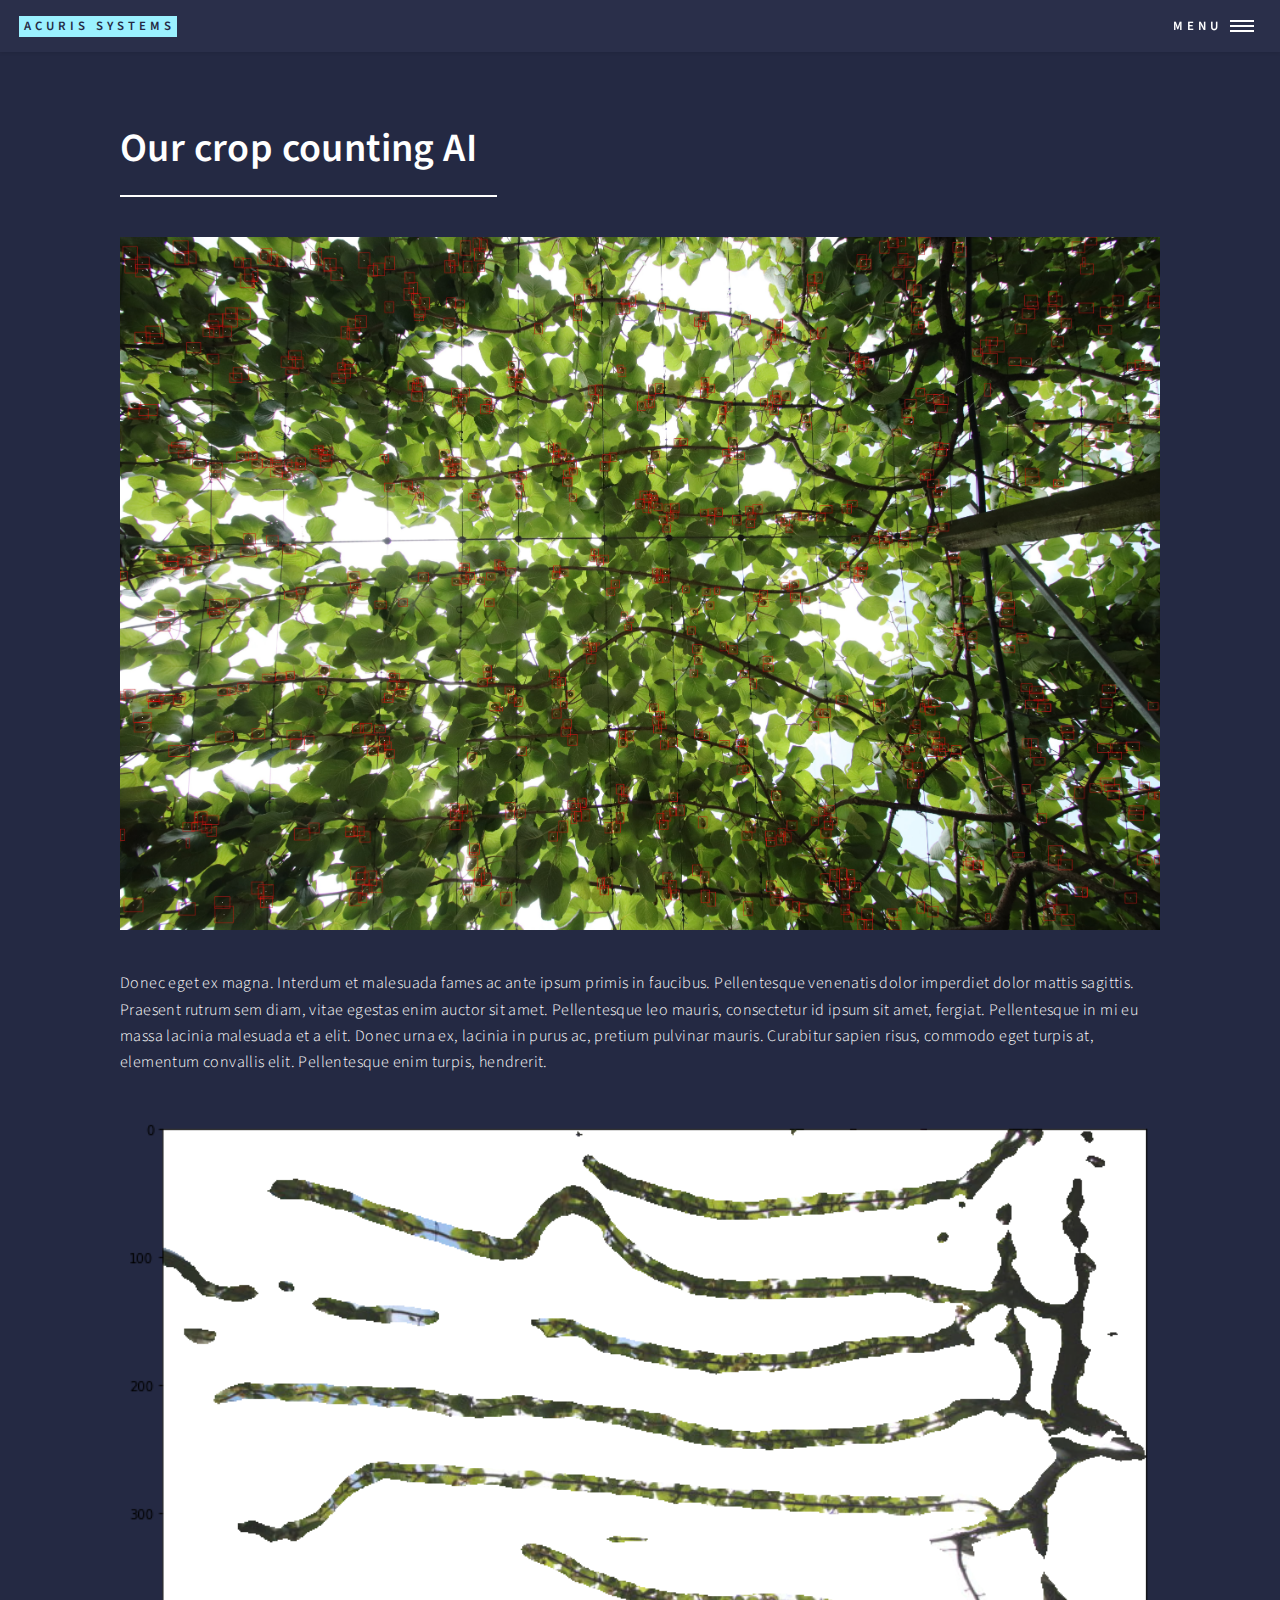
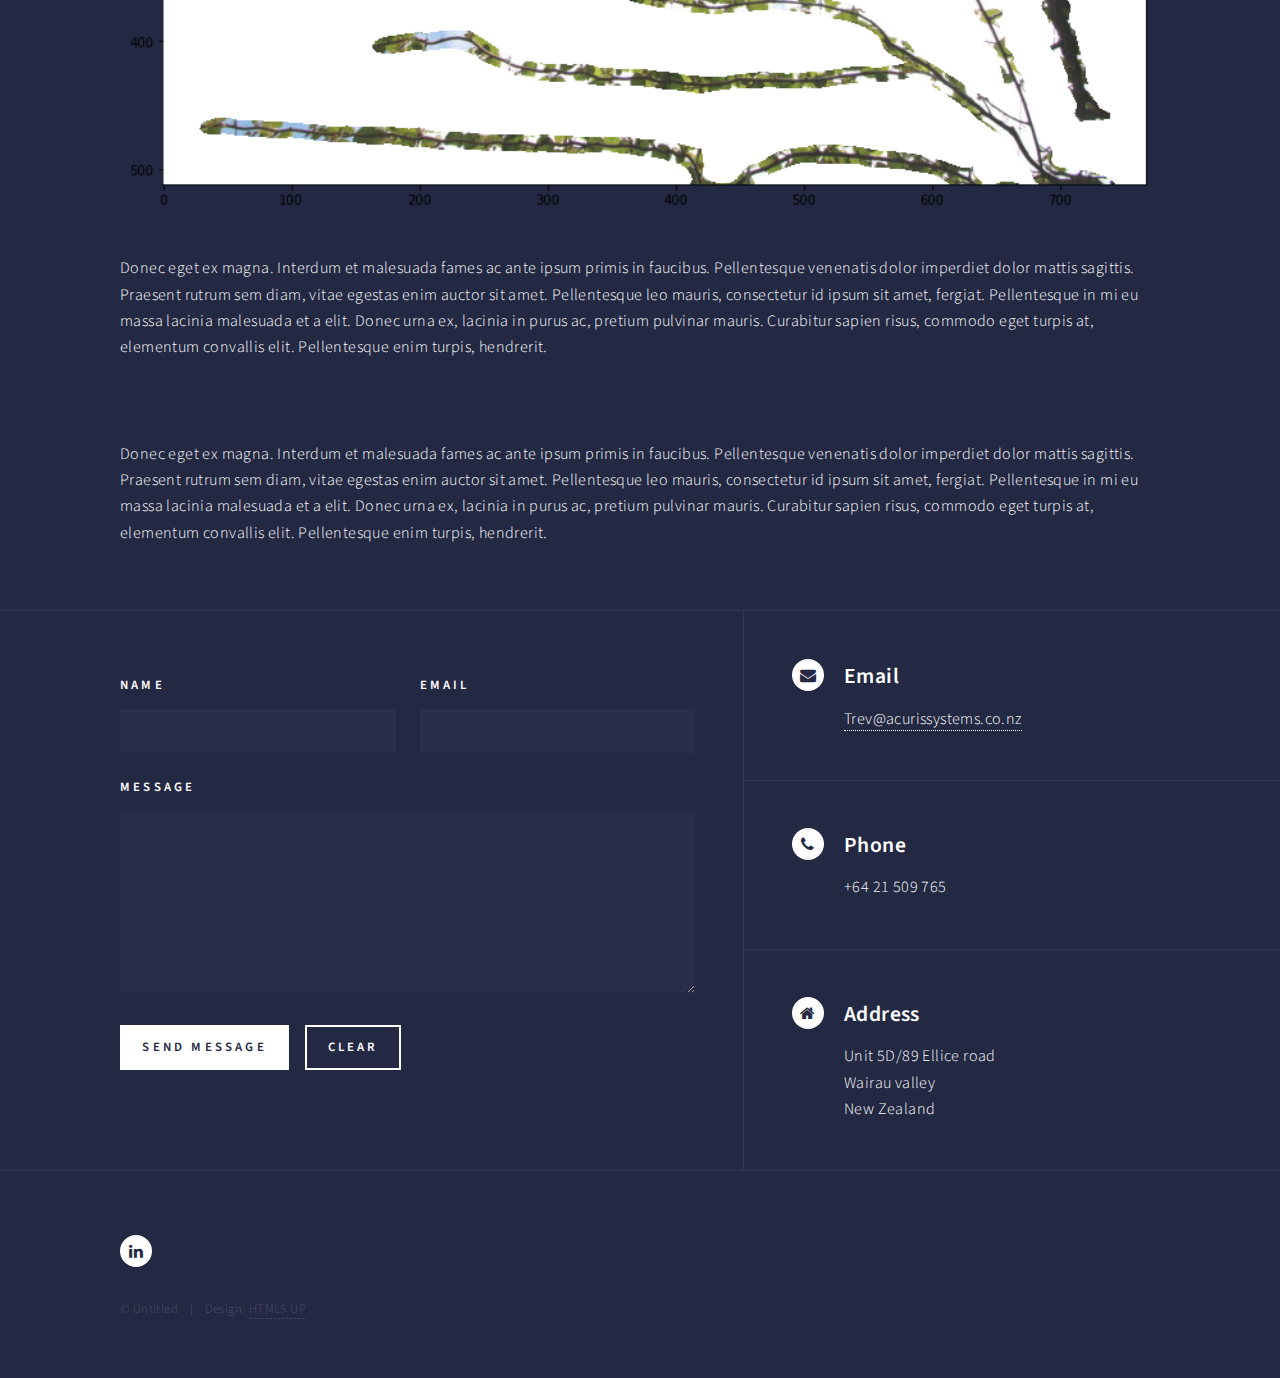
==== commit b99df3f9: "fixed links again" ====
--- a/AI.html
+++ b/AI.html
@@ -28,7 +28,7 @@
 				<!-- Menu -->
 					<nav id="menu">
 						<ul class="links">
-							<li><a href="landing.html">Home</a></li>
+							<li><a href="index.html">Home</a></li>
 							<li><a href="generic.html">Our past work</a></li>
                             <li><a href="AI.html">Our AI</a></li>
 							<li><a href="elements.html">Elements</a></li>
@@ -89,23 +89,23 @@
 									<div class="contact-method">
 										<span class="icon alt fa-envelope"></span>
 										<h3>Email</h3>
-										<a href="#">information@untitled.tld</a>
+										<a href="#">Trev@acurissystems.co.nz</a>
 									</div>
 								</section>
 								<section>
 									<div class="contact-method">
 										<span class="icon alt fa-phone"></span>
 										<h3>Phone</h3>
-										<span>(000) 000-0000 x12387</span>
+										<span>+64 21 509 765</span>
 									</div>
 								</section>
 								<section>
 									<div class="contact-method">
 										<span class="icon alt fa-home"></span>
 										<h3>Address</h3>
-										<span>1234 Somewhere Road #5432<br />
-										Nashville, TN 00000<br />
-										United States of America</span>
+										<span>Unit 5D/89 Ellice road <br />
+										Wairau valley<br />
+										New Zealand</span>
 									</div>
 								</section>
 							</section>
@@ -116,11 +116,7 @@
 					<footer id="footer">
 						<div class="inner">
 							<ul class="icons">
-								<li><a href="#" class="icon alt fa-twitter"><span class="label">Twitter</span></a></li>
-								<li><a href="#" class="icon alt fa-facebook"><span class="label">Facebook</span></a></li>
-								<li><a href="#" class="icon alt fa-instagram"><span class="label">Instagram</span></a></li>
-								<li><a href="#" class="icon alt fa-github"><span class="label">GitHub</span></a></li>
-								<li><a href="#" class="icon alt fa-linkedin"><span class="label">LinkedIn</span></a></li>
+								<li><a href="https://www.linkedin.com/in/matthew-warner-317273181/" class="icon alt fa-linkedin"><span class="label">LinkedIn</span></a></li>
 							</ul>
 							<ul class="copyright">
 								<li>&copy; Untitled</li><li>Design: <a href="https://html5up.net">HTML5 UP</a></li>
